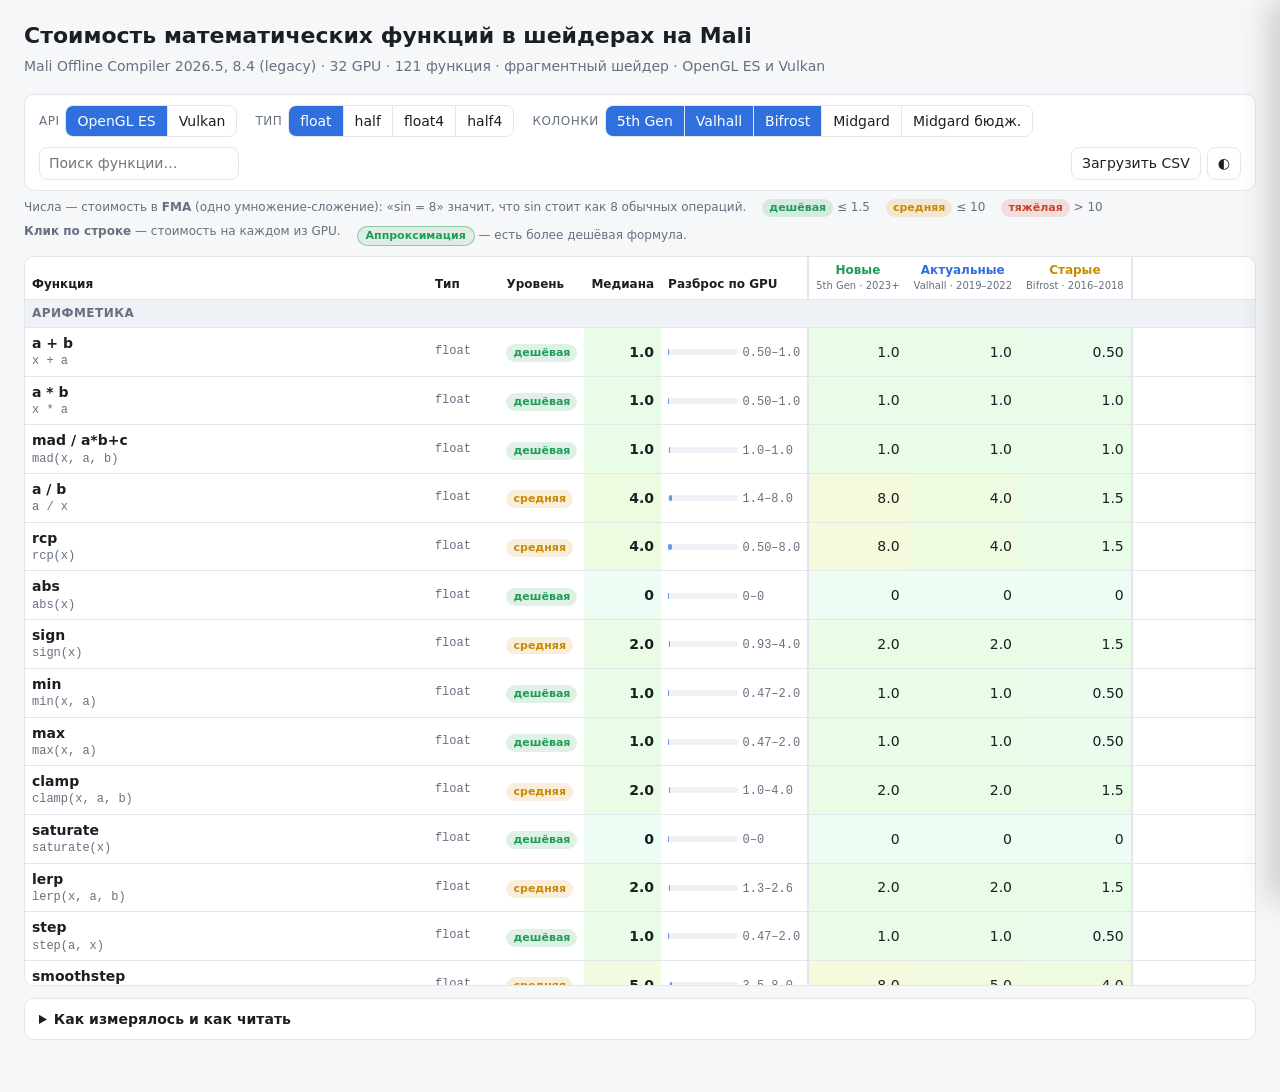
==== docs/index.html @ 88776ff3 "fix: pages" ====
<!doctype html>
<html lang="ru">
<head>
<meta charset="utf-8">
<meta name="viewport" content="width=device-width, initial-scale=1">
<title>Mali Shader Math Cost</title>
<style>
:root {
  --bg: #f6f7f9; --panel: #ffffff; --text: #1b1f24; --muted: #667080; --line: #e3e6ea;
  --accent: #2f6fde; --chip: #eef1f5; --hover: #f0f4fb;
  --cheap: #1f9d55; --medium: #c98a00; --heavy: #d0402b;
  --heat-l: 50%; --heat-a: .22;
}
@media (prefers-color-scheme: dark) {
  :root:not([data-theme="light"]) {
    --bg: #111418; --panel: #191d23; --text: #e6e9ee; --muted: #8b95a5; --line: #2a3039;
    --accent: #6a9cff; --chip: #232932; --hover: #20262f;
    --cheap: #3ccf7f; --medium: #e8b030; --heavy: #ff6b55; --heat-a: .30;
  }
}
:root[data-theme="dark"] {
  --bg: #111418; --panel: #191d23; --text: #e6e9ee; --muted: #8b95a5; --line: #2a3039;
  --accent: #6a9cff; --chip: #232932; --hover: #20262f;
  --cheap: #3ccf7f; --medium: #e8b030; --heavy: #ff6b55; --heat-a: .30;
}
* { box-sizing: border-box; }
body { margin: 0; background: var(--bg); color: var(--text);
  font: 14px/1.45 system-ui, -apple-system, "Segoe UI", Roboto, sans-serif; }
header { padding: 20px 24px 6px; max-width: 1800px; margin: 0 auto; }
h1 { font-size: 22px; margin: 0 0 4px; }
.sub { color: var(--muted); margin: 0; }
main { max-width: 1800px; margin: 0 auto; padding: 0 24px 40px; }
.controls { display: flex; flex-wrap: wrap; gap: 10px 18px; align-items: center;
  background: var(--panel); border: 1px solid var(--line); border-radius: 10px;
  padding: 10px 14px; margin: 12px 0 8px; }
.group { display: flex; align-items: center; gap: 6px; }
.group > label { color: var(--muted); font-size: 12px; text-transform: uppercase; letter-spacing: .04em; }
.seg { display: inline-flex; border: 1px solid var(--line); border-radius: 8px; overflow: hidden; }
.seg button { border: 0; background: transparent; color: var(--text); padding: 5px 11px; cursor: pointer; font: inherit; }
.seg button + button { border-left: 1px solid var(--line); }
.seg button.on { background: var(--accent); color: #fff; }
input[type=search] { background: var(--panel); color: var(--text); border: 1px solid var(--line);
  border-radius: 8px; padding: 5px 9px; font: inherit; width: 200px; }
.btn { border: 1px solid var(--line); background: var(--panel); color: var(--text); border-radius: 8px;
  padding: 5px 10px; cursor: pointer; font: inherit; }
.legend { display: flex; flex-wrap: wrap; gap: 6px 16px; color: var(--muted); font-size: 12px; margin: 4px 0 10px; }
.tier { display: inline-block; font-size: 11px; font-weight: 600; padding: 1px 7px; border-radius: 999px; white-space: nowrap; }
.tier.cheap { color: var(--cheap); background: color-mix(in srgb, var(--cheap) 14%, transparent); }
.tier.medium { color: var(--medium); background: color-mix(in srgb, var(--medium) 14%, transparent); }
.tier.heavy { color: var(--heavy); background: color-mix(in srgb, var(--heavy) 14%, transparent); }
.wrap { overflow: auto; background: var(--panel); border: 1px solid var(--line); border-radius: 10px; max-height: calc(100vh - 170px); }
table { border-collapse: separate; border-spacing: 0; }
th, td { padding: 5px 7px; border-bottom: 1px solid var(--line); text-align: right; white-space: nowrap; }
thead th { position: sticky; background: var(--panel); z-index: 2; font-weight: 600; font-size: 12px; vertical-align: bottom; }
thead tr.n th { top: 0; }
table.main { width: 100%; }
th.grpc { text-align: center; font-size: 12px; min-width: 84px; }
th.grpc small { display: block; font-weight: 400; color: var(--muted); font-size: 10px; }
.catnote { text-transform: none; letter-spacing: 0; font-weight: 400; }
tr.cat td { white-space: normal; }
th.sortable { cursor: pointer; }
th.l, td.l { text-align: left; }
.fn { position: sticky; left: 0; background: var(--panel); z-index: 1; font-weight: 600; min-width: 150px; }
thead .fn { z-index: 3; }
tbody tr { cursor: pointer; }
tbody tr:hover td { background: var(--hover); }
tr.cat td { background: var(--chip) !important; font-weight: 600; text-align: left; cursor: default; color: var(--muted);
  font-size: 12px; text-transform: uppercase; letter-spacing: .04em; }
.code { font-family: ui-monospace, "Cascadia Mono", Consolas, monospace; font-size: 12px; color: var(--muted); }
td.fn .code { font-weight: 400; }
td.note { color: var(--muted); font-size: 12px; white-space: normal; min-width: 220px; text-align: left; }
td.heat { font-variant-numeric: tabular-nums; }
td.big { font-weight: 700; }
th.gpu { font-weight: 600; text-align: center; min-width: 46px; cursor: help; }
th.gpu small { display: block; font-weight: 400; color: var(--muted); font-size: 10px; }
th.grp { text-align: center; font-size: 11px; text-transform: uppercase; letter-spacing: .03em; border-left: 2px solid var(--line); }
th.grp span { display: block; font-weight: 400; text-transform: none; letter-spacing: 0; color: var(--muted); }
.gl { border-left: 2px solid var(--line); }
.g-new { color: var(--cheap); } .g-cur { color: var(--accent); } .g-old { color: var(--medium); } .g-vold { color: var(--muted); }
.range { display: inline-block; width: 70px; height: 6px; background: var(--chip); border-radius: 3px; position: relative; vertical-align: middle; }
.range i { position: absolute; top: 0; bottom: 0; background: var(--accent); border-radius: 3px; opacity: .7; }
details { background: var(--panel); border: 1px solid var(--line); border-radius: 10px; padding: 10px 14px; margin: 12px 0; }
details summary { cursor: pointer; font-weight: 600; }
details p, details li { color: var(--muted); max-width: 1000px; }
.drawer { position: fixed; inset: 0 0 0 auto; width: min(960px, 100vw); background: var(--panel); border-left: 1px solid var(--line);
  box-shadow: -10px 0 30px rgba(0,0,0,.18); transform: translateX(100%); transition: transform .2s; z-index: 20; overflow: auto; padding: 18px 20px; }
.drawer.open { transform: none; }
.drawer h2 { margin: 0 0 4px; font-size: 20px; }
.drawer .x { float: right; }
.drawer table { margin-top: 10px; width: 100%; }
.drawer td, .drawer th { font-size: 12px; position: static; }
.bar { display: inline-block; height: 8px; border-radius: 4px; background: var(--accent); opacity: .7; vertical-align: middle; }
.kpis { display: flex; gap: 8px; flex-wrap: wrap; margin: 12px 0; }
.kpi { background: var(--chip); border-radius: 8px; padding: 8px 12px; min-width: 100px; }
.kpi .v { font-size: 20px; font-weight: 700; }
.kpi .k { font-size: 11px; color: var(--muted); }
.drop { outline: 3px dashed var(--accent); outline-offset: -8px; }
.empty { padding: 40px; text-align: center; color: var(--muted); }
.apx { display: inline-block; margin-top: 3px; border: 1px solid color-mix(in srgb, var(--cheap) 45%, transparent); color: var(--cheap);
  background: color-mix(in srgb, var(--cheap) 10%, transparent); border-radius: 999px; padding: 0 8px; font: 600 11px/18px system-ui, sans-serif; cursor: pointer; }
.apx:hover { background: color-mix(in srgb, var(--cheap) 20%, transparent); }
.card { border: 1px solid var(--line); border-radius: 10px; padding: 12px 14px; margin: 14px 0; }
.card h3 { margin: 0 0 2px; font-size: 16px; }
.badge { display: inline-block; font-size: 11px; font-weight: 600; padding: 1px 8px; border-radius: 999px; margin-left: 6px; vertical-align: 2px; }
.badge.ok { color: var(--cheap); background: color-mix(in srgb, var(--cheap) 14%, transparent); }
.badge.no { color: var(--muted); background: var(--chip); }
.badge.bad { color: var(--heavy); background: color-mix(in srgb, var(--heavy) 14%, transparent); }
pre.hlsl { background: var(--chip); border-radius: 8px; padding: 10px 12px; overflow: auto; font: 12px/1.5 ui-monospace, "Cascadia Mono", Consolas, monospace; margin: 8px 0; position: relative; }
.copy { float: right; font-size: 11px; padding: 1px 8px; }
.facts { display: grid; grid-template-columns: repeat(auto-fit, minmax(190px, 1fr)); gap: 8px; margin: 10px 0; }
.fact { background: var(--chip); border-radius: 8px; padding: 7px 10px; }
.fact .k { font-size: 11px; color: var(--muted); }
.fact .v { font-weight: 600; }
.win { color: var(--cheap); font-weight: 600; } .lose { color: var(--heavy); font-weight: 600; } .tie { color: var(--muted); }
.chart { position: relative; margin: 6px 0 2px; }
.chart svg { display: block; width: 100%; height: auto; overflow: visible; }
.chart .tip { position: absolute; pointer-events: none; background: var(--panel); border: 1px solid var(--line); border-radius: 6px;
  padding: 3px 7px; font-size: 11px; white-space: nowrap; display: none; box-shadow: 0 2px 8px rgba(0,0,0,.12); }
.tscroll { overflow-x: auto; }
.card td.l { white-space: normal; }
.verify { border-left: 3px solid var(--cheap); padding: 4px 10px; margin: 8px 0; }
@media (max-width: 700px) {
  header, main { padding-left: 16px; padding-right: 16px; }
  input[type=search] { width: 100%; }
  .fn { min-width: 110px; }
}
</style>
</head>
<body>
<header>
  <h1>Стоимость математических функций в шейдерах на Mali</h1>
  <p class="sub" id="sub">Mali Offline Compiler · фрагментный шейдер · OpenGL ES и Vulkan</p>
</header>
<main>
  <div class="controls">
    <div class="group"><label>API</label><div class="seg" id="api"></div></div>
    <div class="group"><label>Тип</label><div class="seg" id="variant"></div></div>
    <div class="group"><label>Колонки</label><div class="seg" id="cols"></div></div>
    <div class="group"><input type="search" id="q" placeholder="Поиск функции…"></div>
    <div class="group" style="margin-left:auto">
      <button class="btn" id="load">Загрузить CSV</button>
      <input type="file" id="file" accept=".csv" hidden>
      <button class="btn" id="theme" title="Тема">◐</button>
    </div>
  </div>
  <div class="legend">
    <span>Числа — стоимость в <b>FMA</b> (одно умножение-сложение): «sin = 8» значит, что sin стоит как 8 обычных операций.</span>
    <span><span class="tier cheap">дешёвая</span> ≤ 1.5</span>
    <span><span class="tier medium">средняя</span> ≤ 10</span>
    <span><span class="tier heavy">тяжёлая</span> &gt; 10</span>
    <span><b>Клик по строке</b> — стоимость на каждом из GPU.</span>
    <span><span class="apx" style="cursor:default">Аппроксимация</span> — есть более дешёвая формула.</span>
  </div>
  <div class="wrap" id="wrap"><div class="empty">Загрузка данных…</div></div>

  <details>
    <summary>Как измерялось и как читать</summary>
    <ul>
      <li><b>Единица «FMA»</b> — стоимость одной скалярной highp FMA (<span class="code">a*b+c</span>) на том же GPU. У разных GPU такты в разном масштабе, а в FMA видно, сколько «обычных операций» стоит функция. Сырые такты есть в подробностях (клик по строке).</li>
      <li><b>Почему на новых GPU функции «дорожают».</b> Они не стали медленнее: например, <span class="code">sqrt</span> на ядре G78 занимает 0.25 такта, на G715 — 0.125, на Mali G2 — 0.0625. Но в G715 и 5th Gen блоки FMA удвоили, а блок спецфункций (SFU) — нет, поэтому относительно обычной арифметики <span class="code">sqrt</span>, деление, <span class="code">sin</span>, <span class="code">exp</span> подорожали вдвое. На таких GPU выгоднее экономить именно на этих функциях. На старых Bifrost и Midgard, наоборот, сама FMA медленная, поэтому спецфункции там выглядят дешёвыми.</li>
      <li>Цифры относятся только к Mali (Android на MediaTek, старых Exynos, Kirin, Google Tensor G1–G4). У Adreno (Snapdragon), Apple GPU и Xclipse (Exynos 2022+) они другие.</li>
      <li>Каждая функция компилируется в цепочку из 8 и 24 зависимых вызовов <span class="code">x = f(x, a) + w</span> во фрагментном шейдере (если не хватает регистров — 8 и 16 или 4 и 8). Стоимость — разница тактов на один вызов минус та же цепочка без функции. Операнды берутся из varying, чтобы компилятор не свернул вычисления.</li>
      <li>Стоимость маргинальная, то есть сколько функция добавляет к реальному коду. Поэтому умножение в конце функции сливается со следующим сложением в FMA: <span class="code">pow(x, 2)</span> и <span class="code">radians</span> стоят ≈0, а <span class="code">log10</span> — как <span class="code">log2</span>. Исключение — строки <span class="code">add</span>, <span class="code">mul</span> и <span class="code">mad</span>: это сами базовые операции, они меряются цепочкой без <span class="code">+ w</span> (<span class="code">x = x * a</span>), поэтому <span class="code">mul</span> = 1. <span class="code">abs</span>, <span class="code">saturate</span> и <span class="code">f16tof32</span> часто бесплатны, потому что это модификаторы операндов.</li>
      <li><b>Блок</b> (в подробностях) — где внутри GPU считается функция. На Valhall и 5th Gen их три, и работают они параллельно:
        <b>FMA</b> — умножение и сложение (<span class="code">+ * mad lerp dot</span>), на G615/G715 и 5th Gen также округления и <span class="code">(int)x</span>;
        <b>CVT</b> — сравнения и выбор (<span class="code">min max clamp step sign ?:</span>) и целочисленное сложение, на G57–G710 также округления и <span class="code">(int)x</span>, на G615/G715 и 5th Gen — сдвиги и побитовые операции;
        <b>SFU</b> — специальные функции (<span class="code">rcp sqrt exp2 log2 sin cos</span>), деление и целочисленное умножение, на G57–G710 также сдвиги и побитовые операции.
        Функция в CVT или SFU в шейдере, где в основном умножения и сложения, может оказаться частично бесплатной, а много SFU-функций подряд упрутся в SFU. У Bifrost и Midgard блок один — «ALU». «—» — бесплатно.</li>
      <li>Колонки <b>float/half</b>: векторные функции (dot, length, normalize…) меряются на float3, матрицы — на float3x3. <b>float4/half4</b> — на float4 и float4x4. Хелперы Unity — всегда на своём типе.</li>
      <li><b>half</b> = <span class="code">mediump</span>. Целочисленные операции меряются только в 32 битах, mediump int (min16int) ведёт себя нестабильно.</li>
      <li>Midgard измерен старым malioc 8.4, новый его не поддерживает. В модели malioc 8.4 у бюджетных T720/T820/T830 векторная операция стоит как четыре скалярные, а у T760/T860/T880 — как одна, поэтому это две отдельные колонки. Цифры Midgard наименее надёжны.</li>
      <li>Тест написан на GLSL. Unity (без <span class="code">#pragma use_dxc</span>) переводит HLSL через FXC и HLSLcc, и часть функций там разворачивается иначе: например, <span class="code">atan2</span>, <span class="code">asin</span> и <span class="code">acos</span> FXC раскладывает в полиномы сам, а <span class="code">sign</span> в HLSL возвращает int. Для таких функций цена в Unity может отличаться.</li>
      <li>Это статическая оценка компилятора, а не замер на устройстве: она хороша для сравнения функций между собой.</li>
    </ul>
  </details>
</main>

<aside class="drawer" id="drawer"></aside>

<script src="data.js"></script>
<script src="approx.js"></script>
<script>
"use strict";
const ARCH_ORDER = ["Arm 5th Generation", "Valhall", "Bifrost", "Midgard", "Midgard budget"];
const GROUPS = {
  "Arm 5th Generation": { name: "Новые", years: "5th Gen · 2023+", cls: "g-new" },
  "Valhall":            { name: "Актуальные", years: "Valhall · 2019–2022", cls: "g-cur" },
  "Bifrost":            { name: "Старые", years: "Bifrost · 2016–2018", cls: "g-old" },
  "Midgard":            { name: "Очень старые", years: "Midgard · T760 T860 T880", cls: "g-vold" },
  "Midgard budget":     { name: "Очень старые бюджетные", years: "Midgard · T720 T820 T830", cls: "g-vold" },
};
// malioc 8.4 models budget Midgard very differently: a median of all six falls between the two families
const MIDGARD_BUDGET = new Set(["Mali-T720", "Mali-T820", "Mali-T830"]);
const groupOf = g => g.arch === "Midgard" && MIDGARD_BUDGET.has(g.name) ? "Midgard budget" : g.arch;
// year, segment, example chips (where known)
const GPU_INFO = {
  "Mali G2": [2026, "флагман", ""], "Mali G1": [2025, "флагман", "Dimensity 9500"],
  "Immortalis-G925": [2024, "флагман", "Dimensity 9400"], "Mali-G725": [2024, "верхний средний", ""],
  "Mali-G625": [2024, "средний", ""], "Immortalis-G720": [2023, "флагман", "Dimensity 9300"],
  "Mali-G720": [2023, "верхний средний", "Dimensity 8400"], "Mali-G620": [2023, "средний", ""],
  "Immortalis-G715": [2022, "флагман", "Dimensity 9200"], "Mali-G715": [2022, "флагман", "Tensor G3, G4 (Pixel 8, 9)"],
  "Mali-G615": [2022, "средний", "Dimensity 8300, 7300"], "Mali-G710": [2021, "флагман", "Dimensity 9000, Tensor G2 (Pixel 7)"],
  "Mali-G610": [2021, "средний", "Dimensity 8100, 8200"], "Mali-G510": [2021, "бюджетный", ""],
  "Mali-G310": [2021, "начальный", ""], "Mali-G78AE": [2021, "автомобильный", ""],
  "Mali-G78": [2020, "флагман", "Exynos 2100 (S21), Kirin 9000, Tensor G1 (Pixel 6)"],
  "Mali-G68": [2020, "средний", "Dimensity 900, 1080, Exynos 1280"],
  "Mali-G77": [2019, "флагман", "Exynos 990 (S20), Dimensity 1000, 1200"],
  "Mali-G57": [2019, "бюджетный / средний", "Helio G99, Dimensity 700, 810"],
  "Mali-G76": [2018, "флагман", "Exynos 9820 (S10), Kirin 980, Helio G90T"],
  "Mali-G52": [2018, "бюджетный", "Helio G85, G88, Exynos 850"],
  "Mali-G31": [2018, "начальный", ""], "Mali-G72": [2017, "флагман", "Exynos 9810 (S9), Kirin 970, Helio P60"],
  "Mali-G71": [2016, "флагман", "Exynos 8895 (S8), Kirin 960"], "Mali-G51": [2016, "бюджетный", "Kirin 710"],
  "Mali-T880": [2015, "флагман", "Exynos 8890 (S7), Kirin 950"], "Mali-T860": [2015, "средний", "Helio P10"],
  "Mali-T830": [2015, "бюджетный", "Exynos 7870"], "Mali-T820": [2015, "бюджетный", ""],
  "Mali-T760": [2013, "флагман", "Exynos 7420 (S6)"], "Mali-T720": [2013, "бюджетный", ""],
};
const VARIANTS = ["float", "half", "float4", "half4"];
const COL_SHORT = { "Arm 5th Generation": "5th Gen", "Valhall": "Valhall", "Bifrost": "Bifrost", "Midgard": "Midgard", "Midgard budget": "Midgard бюдж." };
const S = { api: "GLES", variant: "float", q: "", sort: null, cols: ["Arm 5th Generation", "Valhall", "Bifrost"] };
let D = null;

function parseCSV(text) {
  const out = []; let row = [], f = "", q = false;
  for (let i = 0; i < text.length; i++) {
    const c = text[i];
    if (q) {
      if (c === '"') { if (text[i + 1] === '"') { f += '"'; i++; } else q = false; }
      else f += c;
    } else if (c === '"') q = true;
    else if (c === ",") { row.push(f); f = ""; }
    else if (c === "\n" || c === "\r") {
      if (c === "\r" && text[i + 1] === "\n") i++;
      row.push(f); f = ""; if (row.length > 1 || row[0] !== "") out.push(row); row = [];
    } else f += c;
  }
  if (f !== "" || row.length) { row.push(f); out.push(row); }
  const h = out.shift();
  return out.map(r => Object.fromEntries(h.map((k, i) => [k, r[i] ?? ""])));
}

function ingest(text) {
  const rows = parseCSV(text.replace(/^﻿/, ""));
  const num = ["cycles", "rel_fma", "fma", "cvt", "sfu", "fp16_pct", "work_regs_1call", "uniform_regs_1call", "alu_fma", "rel_short", "rel_tex"];
  for (const r of rows) for (const k of num) r[k] = r[k] === "" ? null : +r[k];
  const gpuMap = new Map();
  for (const r of rows) if (!gpuMap.has(r.gpu)) gpuMap.set(r.gpu, { name: r.gpu, arch: r.arch, malioc: r.malioc });
  const year = g => (GPU_INFO[g.name] || [0])[0];
  const gpus = [...gpuMap.values()].sort((a, b) =>
    ARCH_ORDER.indexOf(groupOf(a)) - ARCH_ORDER.indexOf(groupOf(b)) || year(b) - year(a));
  const funcs = [], seen = new Set();
  for (const r of rows) if (!seen.has(r.func)) { seen.add(r.func); funcs.push({ id: r.func, hlsl: r.hlsl, category: r.category, note: r.note, unit: r.unit || "FMA" }); }
  const idx = new Map();
  for (const r of rows) idx.set(`${r.api}|${r.variant}|${r.func}|${r.gpu}`, r);
  D = { rows, gpus, funcs, idx };
  const mv = [...new Set(rows.map(r => r.malioc))].join(", ");
  const n = funcs.length, n10 = n % 10, n100 = n % 100;
  const word = n10 === 1 && n100 !== 11 ? "функция" : n10 >= 2 && n10 <= 4 && (n100 < 12 || n100 > 14) ? "функции" : "функций";
  document.getElementById("sub").textContent =
    `Mali Offline Compiler ${mv} · ${gpus.length} GPU · ${n} ${word} · фрагментный шейдер · OpenGL ES и Vulkan`;
  buildControls(); render();
}

function seg(id, opts, key) {
  const el = document.getElementById(id); el.innerHTML = "";
  for (const [v, label] of opts) {
    const b = document.createElement("button"); b.textContent = label; b.className = S[key] === v ? "on" : "";
    b.onclick = () => { S[key] = v; save(); buildControls(); render(); };
    el.appendChild(b);
  }
}
function buildControls() {
  seg("api", [["GLES", "OpenGL ES"], ["Vulkan", "Vulkan"]], "api");
  seg("variant", VARIANTS.map(v => [v, v]), "variant");
  const el = document.getElementById("cols"); el.innerHTML = "";
  for (const a of ARCH_ORDER.filter(a => D.gpus.some(g => groupOf(g) === a))) {
    const b = document.createElement("button"); b.textContent = COL_SHORT[a]; b.className = S.cols.includes(a) ? "on" : "";
    b.title = `${GROUPS[a].name} · ${GROUPS[a].years}`;
    b.onclick = () => { S.cols = S.cols.includes(a) ? S.cols.filter(x => x !== a) : [...S.cols, a]; save(); buildControls(); render(); };
    el.appendChild(b);
  }
}

const median = a => { if (!a.length) return null; const s = [...a].sort((x, y) => x - y), m = s.length >> 1; return s.length % 2 ? s[m] : (s[m - 1] + s[m]) / 2; };
const fmt = v => v == null ? "–" : v >= 10 ? v.toFixed(0) : v >= 1 ? v.toFixed(1) : v === 0 ? "0" : v.toFixed(2);
const tier = v => v == null ? "" : v <= 1.5 ? "cheap" : v <= 10 ? "medium" : "heavy";
const TIER_RU = { cheap: "дешёвая", medium: "средняя", heavy: "тяжёлая" };
function heat(v) {
  if (v == null) return "";
  const t = Math.min(1, Math.log2(1 + v) / Math.log2(1 + 64));
  return `background: hsla(${(145 - 145 * t).toFixed(0)}, 75%, var(--heat-l), calc(var(--heat-a) * ${(0.35 + 0.65 * t).toFixed(2)}))`;
}
const esc = s => String(s ?? "").replace(/[&<>"]/g, c => ({ "&": "&amp;", "<": "&lt;", ">": "&gt;", '"': "&quot;" })[c]);
const short = n => n.replace("Mali-", "").replace("Mali ", "").replace("Immortalis-", "Imm-");
function gpuTitle(g) {
  const [y, segm, ex] = GPU_INFO[g.name] || ["?", "", ""];
  return `${g.name} · ${g.arch === "Arm 5th Generation" ? "5th Gen" : g.arch} · ${y}` + (segm ? ` · ${segm}` : "") + (ex ? `\nНапример: ${ex}` : "");
}
const get = (fid, g, v = S.variant, api = S.api) => D.idx.get(`${api}|${v}|${fid}|${g}`);

function stats(fid) {
  const vals = [], alus = [], texs = [], shorts = [], bounds = {}; let r0 = null, anyShort = false;
  for (const g of D.gpus) {
    const r = get(fid, g.name); if (!r || r.rel_fma == null) continue;
    r0 = r0 || r; vals.push(r.rel_fma); bounds[r.bound] = (bounds[r.bound] || 0) + 1;
    if (r.alu_fma != null) alus.push(r.alu_fma);
    if (r.rel_tex != null) texs.push(r.rel_tex);
    // empty rel_short = the shortest path costs the same, so the median covers the same GPUs as med
    shorts.push(r.rel_short ?? r.rel_fma); anyShort = anyShort || r.rel_short != null;
  }
  const bound = Object.entries(bounds).filter(e => e[0] !== "-").sort((a, b) => b[1] - a[1]).map(e => e[0])[0] || "–";
  const med = median(vals), sh = anyShort ? median(shorts) : null;
  return { med, min: vals.length ? Math.min(...vals) : null, max: vals.length ? Math.max(...vals) : null,
           alu: median(alus), tex: median(texs), anyShort, short: sh != null && med - sh > Math.max(0.05, 0.02 * med) ? sh : null,
           typ: r0 ? r0.type : "", hexpr: r0 ? (r0.hlsl_expr || r0.glsl) : "", glsl: r0 ? r0.glsl : "", bound };
}
// malioc's shortest path: a skipped user branch, or a fast path inside the compiled code (integer division)
const isBranch = f => f.category === "Ветвления";
const isTex = f => f.category === "Текстуры";
const BOUND_RU = { FMA: "FMA", CVT: "CVT", SFU: "SFU", A: "ALU", TEX: "TEX" };
const BOUND_HELP = {
  FMA: "FMA — блок умножения и сложения (+, *, mad, lerp, dot), на G615/G715 и 5th Gen также округления и (int)x",
  CVT: "CVT — блок сравнений и выбора (min/max, clamp, step, ?:) и целочисленного сложения, на G57–G710 также округления, на G615/G715 и 5th Gen — сдвиги",
  SFU: "SFU — блок специальных функций (rcp, sqrt, exp2, log2, sin/cos), деления и целочисленного умножения, на G57–G710 также сдвиги",
  A: "ALU — у Bifrost/Midgard malioc не разделяет блоки",
  TEX: "TEX — текстурный блок",
  "—": "Бесплатно: компилятор встраивает операцию в соседнюю инструкцию",
};

function render() {
  const wrap = document.getElementById("wrap");
  const q = S.q.trim().toLowerCase();
  const funcs = D.funcs.filter(f => !q || [f.id, f.hlsl, f.category].some(s => s.toLowerCase().includes(q)));
  if (!funcs.length) { wrap.innerHTML = `<div class="empty">Ничего не найдено</div>`; return; }
  const allArchs = ARCH_ORDER.filter(a => D.gpus.some(g => groupOf(g) === a));
  const archs = allArchs.filter(a => S.cols.includes(a));
  const st = new Map(funcs.map(f => {
    const s = stats(f.id);
    s.grp = {};
    for (const a of allArchs) s.grp[a] = median(D.gpus.filter(g => groupOf(g) === a).map(g => get(f.id, g.name)?.rel_fma).filter(v => v != null));
    return [f.id, s];
  }));
  const gmax = Math.max(...[...st.values()].map(s => s.max ?? 0), 1e-9);

  let order = funcs;
  if (S.sort) {
    const { key, dir } = S.sort;
    const val = f => key === "med" ? st.get(f.id).med : key === "fn" ? f.hlsl.toLowerCase() : st.get(f.id).grp[key];
    order = [...funcs].sort((a, b) => {
      const va = val(a), vb = val(b);
      if (va == null) return 1; if (vb == null) return -1;
      return (va > vb ? 1 : va < vb ? -1 : 0) * dir;
    });
  }
  const arrow = k => S.sort && S.sort.key === k ? (S.sort.dir > 0 ? " ▲" : " ▼") : "";
  const ncol = 7 + archs.length;
  let h = `<table class="main"><thead><tr class="n">` +
    `<th class="l fn sortable" data-k="fn">Функция${arrow("fn")}</th><th class="l">Тип</th><th class="l">Уровень</th>` +
    `<th class="sortable" data-k="med" title="Медиана по всем GPU">Медиана${arrow("med")}</th><th class="l">Разброс по GPU</th>`;
  archs.forEach((a, i) => {
    const G = GROUPS[a];
    h += `<th class="grpc sortable ${G.cls} ${i === 0 ? "gl" : ""}" data-k="${a}" title="Медиана по GPU группы: ${G.years}">${G.name}${arrow(a)}<small>${G.years}</small></th>`;
  });
  h += `<th class="l gl"></th><th class="l">Заметка</th></tr></thead><tbody>`;

  let lastCat = null;
  for (const f of order) {
    const s = st.get(f.id);
    if (!S.sort && f.category !== lastCat) {
      const un = isTex(f) ? `<span class="catnote"> — тоже в FMA. Текстурный блок работает параллельно с математикой. «× tex2D» — во сколько раз дольше обычной выборки. Замер — билинейная 32-битная текстура, трилинейная и анизотропная дороже.</span>` : "";
      h += `<tr class="cat"><td colspan="${ncol}">${esc(f.category)}${un}</td></tr>`;
      lastCat = f.category;
    }
    const t = tier(s.med, f.unit);
    const lo = s.min != null ? s.min / gmax * 100 : 0, hi = s.max != null ? s.max / gmax * 100 : 0;
    const ax = apxFor(f.id);
    const axBtn = ax.length ? `<button class="apx" data-apx="${f.id}" title="${ax.length} вар.: ${esc(ax.map(a => a.name).join(", "))}">Аппроксимация</button>` : "";
    h += `<tr data-f="${f.id}"><td class="l fn">${esc(f.hlsl)}<div class="code">${esc(s.hexpr)}</div></td>` +
      `<td class="l code">${esc(s.typ)}</td><td class="l">${t ? `<span class="tier ${t}">${TIER_RU[t]}</span>` : ""}</td>` +
      `<td class="heat big" style="${heat(s.med)}">${fmt(s.med)}</td>` +
      `<td class="l"><span class="range"><i style="left:${lo}%;width:${Math.max(1, hi - lo)}%"></i></span> <span class="code">${fmt(s.min)}–${fmt(s.max)}</span></td>`;
    archs.forEach((a, i) => { const v = s.grp[a]; h += `<td class="heat ${i === 0 ? "gl" : ""}" style="${heat(v)}">${fmt(v)}</td>`; });
    const notes = [];
    if (isTex(f)) notes.push(`${fmt(s.tex)} × tex2D` + (s.alu ? `, +${fmt(s.alu)} FMA на uv` : ""));
    else if (s.short != null) notes.push(`${isBranch(f) ? "Ветка пропущена" : "Короткий путь"}: ${fmt(s.short)}`);
    if (f.note) notes.push(f.note);
    h += `<td class="l gl">${axBtn}</td><td class="note">${esc(notes.join(". "))}</td></tr>`;
  }
  wrap.innerHTML = h + `</tbody></table>`;
  wrap.querySelectorAll("th.sortable").forEach(th => th.onclick = () => {
    const k = th.dataset.k;
    S.sort = S.sort && S.sort.key === k ? (S.sort.dir === 1 ? { key: k, dir: -1 } : null) : { key: k, dir: 1 };
    render();
  });
  wrap.querySelectorAll("tbody tr[data-f]").forEach(tr => tr.onclick = () => openDrawer(tr.dataset.f));
  wrap.querySelectorAll("button.apx").forEach(b => b.onclick = e => { e.stopPropagation(); openApprox(b.dataset.apx); });
}

// --- approximations (docs/approx.js, built by bench/approx/build_approx.py; malioc Vulkan only)
const APX = window.MALI_APPROX || [];
const apxFor = fid => APX.filter(a => a.func === fid);
const fmtE = e => e >= 0.01 ? e.toFixed(3) : e.toExponential(1).replace("e-", "·10⁻").replace(/⁻(\d+)/, (m, d) => "⁻" + [...d].map(c => "⁰¹²³⁴⁵⁶⁷⁸⁹"[c]).join(""));
// speedup = builtin / approximation cost; per architecture group and over all GPUs
function apxSpeed(a, v = S.variant) {
  const by = {}, all = [];
  for (const [g, c] of Object.entries(a.cost)) {
    const [b, x] = c[v] || []; if (b == null || x == null || x <= 0) continue;
    const grp = groupOf({ name: g, arch: c.arch });
    (by[grp] = by[grp] || { b: [], x: [], k: [] });
    by[grp].b.push(b); by[grp].x.push(x); by[grp].k.push(b / x); all.push(b / x);
  }
  return { by, all: median(all) };
}

// values: reference sin vs approximation on a range wider than the valid one
function valChart(a) {
  const W = 640, H = 220, L = 34, R = 10, T = 10, B = 26, YM = 1.5;
  const pts = a.plot, [x0, x1] = a.plot_domain;
  const sx = x => L + (x - x0) / (x1 - x0) * (W - L - R), sy = y => T + (YM - y) / (2 * YM) * (H - T - B);
  const step = Math.PI * (x1 - x0 > 20 ? 2 : 1), ticksX = [];
  for (let t = Math.ceil(x0 / step - 1e-9) * step; t <= x1 + 1e-9; t += step) ticksX.push(t);
  const piLabel = t => { const k = Math.round(t / Math.PI); return k === 0 ? "0" : (k < 0 ? "−" : "") + (Math.abs(k) === 1 ? "" : Math.abs(k)) + "π"; };
  const line = (i, color, dash) => `<polyline fill="none" stroke="${color}" stroke-width="2" stroke-linejoin="round"${dash ? ` stroke-dasharray="${dash}"` : ""} clip-path="url(#clip-${a.id})" points="${pts.map(p => `${sx(p[0]).toFixed(1)},${sy(Math.max(-9, Math.min(9, p[i]))).toFixed(1)}`).join(" ")}"/>`;
  let s = `<svg viewBox="0 0 ${W} ${H}" role="img" aria-label="sin и ${esc(a.name)}"><defs><clipPath id="clip-${a.id}"><rect x="${L}" y="${T}" width="${W - L - R}" height="${H - T - B}"/></clipPath></defs>`;
  if (a.valid) s += `<rect x="${sx(a.valid[0])}" y="${T}" width="${sx(a.valid[1]) - sx(a.valid[0])}" height="${H - T - B}" fill="color-mix(in srgb, var(--cheap) 10%, transparent)"/>` +
    `<text x="${(sx(a.valid[0]) + sx(a.valid[1])) / 2}" y="${T + 12}" text-anchor="middle" font-size="10" fill="var(--cheap)">допустимый диапазон</text>`;
  for (const y of [-1, 0, 1]) s += `<line x1="${L}" x2="${W - R}" y1="${sy(y)}" y2="${sy(y)}" stroke="var(--line)"/><text x="${L - 6}" y="${sy(y) + 4}" text-anchor="end" font-size="10" fill="var(--muted)">${y < 0 ? "−1" : y}</text>`;
  for (const t of ticksX) s += `<text x="${sx(t)}" y="${H - 8}" text-anchor="middle" font-size="10" fill="var(--muted)">${piLabel(t)}</text>`;
  s += line(1, "var(--muted)") + line(2, "var(--accent)", "6 4");
  s += `<line class="cx" y1="${T}" y2="${H - B}" stroke="var(--muted)" stroke-dasharray="3 3" visibility="hidden"/>`;
  s += `<rect class="hit" x="${L}" y="${T}" width="${W - L - R}" height="${H - T - B}" fill="transparent"/></svg>`;
  const legend = `<div class="legend" style="margin:8px 0 0"><span><svg width="22" height="8"><line x1="0" x2="22" y1="4" y2="4" stroke="var(--muted)" stroke-width="2"/></svg> sin</span><span><svg width="22" height="8"><line x1="0" x2="22" y1="4" y2="4" stroke="var(--accent)" stroke-width="2" stroke-dasharray="6 4"/></svg> ${esc(a.name)}</span></div>`;
  return { html: `${legend}<div class="chart" data-apx-chart="${a.id}">${s}<div class="tip"></div></div>`, sx, sy, W, H, L, R, x0, x1 };
}
function bindChart(el, a, c) {
  const svg = el.querySelector("svg"), tip = el.querySelector(".tip"), cx = el.querySelector(".cx"), hit = el.querySelector(".hit");
  hit.addEventListener("mousemove", e => {
    const r = svg.getBoundingClientRect(), xv = c.x0 + ((e.clientX - r.left) / r.width * c.W - c.L) / (c.W - c.L - c.R) * (c.x1 - c.x0);
    let p = a.plot[0]; for (const q of a.plot) if (Math.abs(q[0] - xv) < Math.abs(p[0] - xv)) p = q;
    const px = c.sx(p[0]); cx.setAttribute("x1", px); cx.setAttribute("x2", px); cx.setAttribute("visibility", "visible");
    const d = p[2] - p[1];
    tip.innerHTML = `x = ${p[0].toFixed(2)}<br>sin ${p[1].toFixed(4)}<br>${esc(a.name)} ${Math.abs(p[2]) < 1e4 ? p[2].toFixed(4) : p[2].toExponential(1)}<br>разница ${Math.abs(d) < 1e-3 ? fmtE(Math.abs(d)) : d.toFixed(3)}`;
    tip.style.display = "block"; tip.style.left = Math.min(r.width - 130, px / c.W * r.width + 10) + "px"; tip.style.top = "8px";
  });
  hit.addEventListener("mouseleave", () => { tip.style.display = "none"; cx.setAttribute("visibility", "hidden"); });
}

function openApprox(fid) {
  const f = D.funcs.find(x => x.id === fid), list = apxFor(fid), v = S.variant;
  const yes = ok => ok ? `<span class="win">✓</span>` : `<span class="lose">✗</span>`;
  let h = `<button class="btn x" onclick="closeDrawer()">✕</button>
    <h2>${esc(f.hlsl)} — аппроксимации</h2>
    <p class="sub">malioc, Vulkan, ${esc(v)}. Цифры в FMA.</p>`;
  const charts = [];
  for (const a of list) {
    const sp = apxSpeed(a, v);
    h += `<div class="card"><h3>${esc(a.name)}${a.verified.length ? `<span class="badge ok">✓ проверено на устройстве</span>` : `<span class="badge no">не проверено на устройстве</span>`}</h3>
      <div class="sub">${esc(a.summary)}</div>
      <pre class="hlsl"><button class="btn copy" data-copy="${a.id}">копировать</button>${esc(a.hlsl)}</pre>
      <div class="facts">
        <div class="fact"><div class="k">Где работает</div><div class="v">${esc(a.domain_text)}</div></div>
        <div class="fact"><div class="k">Быстрее (медиана)</div><div class="v">×${fmt(sp.all)}</div></div>
        <div class="fact"><div class="k">Ошибка float / half</div><div class="v">${fmtE(a.err.float)} / ${fmtE(a.err.half)}</div></div>
        <div class="fact" title="${esc(a.spec_text)}"><div class="k">Точность как у ${esc(f.hlsl)}</div><div class="v">float ${yes(a.err.float <= a.spec.float)} · half ${yes(a.err.half <= a.spec.half)}</div></div>
      </div>`;
    for (const r of a.verified)
      h += `<div class="verify">✓ ${esc(r.device)} (${esc(r.gpu)}): ${r.calls} вызовов ${esc(f.hlsl)} на пиксель, ${esc(r.res)} — ${r.builtin_ms.toFixed(1)} → ${r.approx_ms.toFixed(1)} мс, <span class="win">×${(r.builtin_ms / r.approx_ms).toFixed(1)}</span></div>`;
    h += `<div class="tscroll"><table><thead><tr><th class="l">Архитектура</th><th>${esc(f.hlsl)}</th><th>${esc(a.name)}</th><th>выигрыш</th></tr></thead><tbody>`;
    for (const ar of ARCH_ORDER) {
      const d = sp.by[ar]; if (!d) continue;
      const k = median(d.k), G = GROUPS[ar], cls = k >= 1.15 ? "win" : k <= 0.87 ? "lose" : "tie";
      h += `<tr><td class="l"><span class="${G.cls}">${G.name}</span> <span class="code">${G.years}</span></td><td>${fmt(median(d.b))}</td><td>${fmt(median(d.x))}</td><td class="${cls}">${k >= 1.15 ? "✓" : k <= 0.87 ? "✗" : "≈"} ×${fmt(k)}</td></tr>`;
    }
    h += `</tbody></table></div>`;
    const c = valChart(a); charts.push([a, c]); h += c.html;
    h += `<details><summary>По каждому GPU</summary><div class="tscroll"><table><thead><tr><th class="l">GPU</th><th>${esc(f.hlsl)}</th><th>${esc(a.name)}</th><th>выигрыш</th></tr></thead><tbody>` +
      D.gpus.filter(g => a.cost[g.name]?.[v]).map(g => { const [b, x] = a.cost[g.name][v], k = b / x;
        return `<tr title="${esc(gpuTitle(g))}"><td class="l">${g.name}</td><td>${fmt(b)}</td><td>${fmt(x)}</td><td class="${k >= 1.15 ? "win" : k <= 0.87 ? "lose" : "tie"}">×${fmt(k)}</td></tr>`; }).join("") +
      `</tbody></table></div></details></div>`;
  }
  h += `<p class="sub">Цифры — для функции отдельно. Если шейдер и так упирается в FMA, выигрыш меньше.</p>`;
  const dr = document.getElementById("drawer"); dr.innerHTML = h; dr.classList.add("open"); dr.scrollTop = 0;
  for (const [a, c] of charts) bindChart(dr.querySelector(`[data-apx-chart="${a.id}"]`), a, c);
  dr.querySelectorAll("[data-copy]").forEach(b => b.onclick = () => {
    const a = list.find(x => x.id === b.dataset.copy);
    navigator.clipboard?.writeText(a.hlsl).then(() => { b.textContent = "скопировано"; setTimeout(() => b.textContent = "копировать", 1200); });
  });
}

function openDrawer(fid) {
  const f = D.funcs.find(x => x.id === fid), s = stats(fid);
  const byVar = VARIANTS.map(v => {
    const a = D.gpus.map(g => get(fid, g.name, v)).filter(r => r && r.rel_fma != null);
    return [v, median(a.map(r => r.rel_fma)), a[0]?.type];
  });
  let diff = 0, tot = 0;
  for (const g of D.gpus) for (const v of VARIANTS) {
    const a = get(fid, g.name, v, "GLES"), b = get(fid, g.name, v, "Vulkan");
    if (a && b) { tot++; if (Math.abs(a.cycles - b.cycles) > 1e-4) diff++; }
  }
  const n = x => x == null ? "–" : String(+(+x).toFixed(4));
  let h = `<button class="btn x" onclick="closeDrawer()">✕</button>
    <h2>${esc(f.hlsl)} <span class="code">${esc(s.typ)}</span></h2>
    <div class="code">HLSL: ${esc(s.hexpr)} &nbsp;·&nbsp; GLSL: ${esc(s.glsl)}</div>
    <p class="sub">${esc(f.category)}${f.note ? " · " + esc(f.note) : ""}</p>
    ${apxFor(fid).length ? `<p><button class="apx" onclick="openApprox('${fid}')">Аппроксимация</button></p>` : ""}
    <div class="kpis">${byVar.map(([v, m, t]) => `<div class="kpi" style="${heat(m)}"><div class="k">${v}${t && t !== v ? ` (${t})` : ""}</div><div class="v">${fmt(m)}</div><div class="k">медиана, FMA</div></div>`).join("")}</div>
    <p class="sub">Блок, где считается функция: <b>${esc(s.med === 0 ? "—" : (BOUND_RU[s.bound] || s.bound))}</b> — ${esc(BOUND_HELP[s.med === 0 ? "—" : s.bound] || "")}. Блоки FMA, CVT и SFU работают параллельно: если шейдер в основном умножает и складывает, функция в CVT/SFU частично «прячется» за ними.</p>
    <p class="sub">OpenGL ES и Vulkan: ${diff ? `отличаются в ${diff} из ${tot} случаев (колонка «Разница»)` : "одинаково на всех GPU"}.</p>
    <table><thead><tr><th class="l">GPU</th><th class="l">Год</th><th class="l">Класс</th><th>FMA</th><th></th>${isTex(f) ? "<th>× tex2D</th><th>коорд., FMA</th>" : ""}${s.anyShort ? `<th>${isBranch(f) ? "ветка пропущена" : "короткий путь"}</th>` : ""}<th>такты</th><th>FMA-блок</th><th>CVT</th><th>SFU</th><th class="l">Блок</th><th>Рег.</th><th class="l">Цепочка</th><th title="Насколько функция дороже (+) или дешевле (−) в другом API на этом GPU, в FMA">Разница с ${S.api === "GLES" ? "Vulkan" : "OpenGL ES"}</th></tr></thead><tbody>`;
  let prev = null;
  const vmax = Math.max(0, ...D.gpus.map(g => get(fid, g.name)?.rel_fma || 0));
  for (const g of D.gpus) {
    const r = get(fid, g.name); if (!r) continue;
    if (groupOf(g) !== prev) { prev = groupOf(g); const G = GROUPS[prev]; h += `<tr class="cat"><td colspan="15">${G.name} · ${G.years}</td></tr>`; }
    const o = get(fid, g.name, S.variant, S.api === "GLES" ? "Vulkan" : "GLES");
    const d = o && o.rel_fma != null && r.rel_fma != null ? o.rel_fma - r.rel_fma : null;
    const [y, segm] = GPU_INFO[g.name] || ["?", ""];
    h += `<tr title="${esc(gpuTitle(g))}"><td class="l">${g.name}</td><td class="l">${y}</td><td class="l code">${segm}</td>
      <td class="heat big" style="${heat(r.rel_fma)}">${fmt(r.rel_fma)}</td><td class="l"><span class="bar" style="width:${vmax ? Math.max(1, (r.rel_fma || 0) / vmax * 120) : 0}px"></span></td>${isTex(f) ? `<td>${fmt(r.rel_tex)}</td><td>${fmt(r.alu_fma)}</td>` : ""}${s.anyShort ? `<td>${fmt(r.rel_short ?? r.rel_fma)}</td>` : ""}<td>${n(r.cycles)}</td><td>${n(r.fma)}</td><td>${n(r.cvt)}</td><td>${n(r.sfu)}</td>
      <td class="l code">${BOUND_RU[r.bound] || r.bound}</td><td>${r.work_regs_1call ?? "–"}</td>
      <td class="l code">${r.chain || "–"}${r.spill === "True" ? " ⚠" : ""}</td>
      <td class="code">${d == null ? "–" : Math.abs(d) < 1e-3 ? "так же" : (d > 0 ? "+" : "") + d.toFixed(2)}</td></tr>`;
  }
  h += `</tbody></table><p class="sub">Тип ${S.variant}, ${S.api === "GLES" ? "OpenGL ES" : "Vulkan"}. «FMA» — стоимость в FMA; «такты», «FMA-блок», «CVT», «SFU» — сырые такты malioc на один вызов (у Bifrost/Midgard один общий ALU). «Рег.» — регистры шейдера с одним вызовом. «Цепочка» — длины цепочек, между которыми снят замер (⚠ — регистры вытесняются в память).</p>`;
  const dr = document.getElementById("drawer"); dr.innerHTML = h; dr.classList.add("open");
}
function closeDrawer() { document.getElementById("drawer").classList.remove("open"); }
document.addEventListener("keydown", e => { if (e.key === "Escape") closeDrawer(); });

function save() { try { localStorage.setItem("maliCost2", JSON.stringify({ api: S.api, variant: S.variant, cols: S.cols })); } catch (e) {} }
function restore() {
  try { const o = JSON.parse(localStorage.getItem("maliCost2") || "null"); if (o) Object.assign(S, o); } catch (e) {}
  if (!VARIANTS.includes(S.variant)) S.variant = "float";
  if (!Array.isArray(S.cols)) S.cols = ["Arm 5th Generation", "Valhall", "Bifrost"];
  try { const t = localStorage.getItem("maliTheme"); if (t) document.documentElement.dataset.theme = t; } catch (e) {}
}
document.getElementById("theme").onclick = () => {
  const cur = document.documentElement.dataset.theme || (matchMedia("(prefers-color-scheme: dark)").matches ? "dark" : "light");
  const nx = cur === "dark" ? "light" : "dark";
  document.documentElement.dataset.theme = nx; try { localStorage.setItem("maliTheme", nx); } catch (e) {}
};
document.getElementById("q").oninput = e => { S.q = e.target.value; render(); };
document.getElementById("load").onclick = () => document.getElementById("file").click();
document.getElementById("file").onchange = e => { const f = e.target.files[0]; if (f) f.text().then(ingest); };
document.addEventListener("dragover", e => { e.preventDefault(); document.body.classList.add("drop"); });
document.addEventListener("dragleave", () => document.body.classList.remove("drop"));
document.addEventListener("drop", e => { e.preventDefault(); document.body.classList.remove("drop"); const f = e.dataTransfer.files[0]; if (f) f.text().then(ingest); });

restore();
(async () => {
  if (window.MALI_CSV) return ingest(window.MALI_CSV);
  try { const r = await fetch("mali_math_cost.csv", { cache: "no-store" }); if (r.ok) return ingest(await r.text()); } catch (e) {}
  document.getElementById("wrap").innerHTML = `<div class="empty">Нет data.js рядом со страницей — перетащите сюда mali_math_cost.csv или нажмите «Загрузить CSV».</div>`;
})();
</script>
</body>
</html>
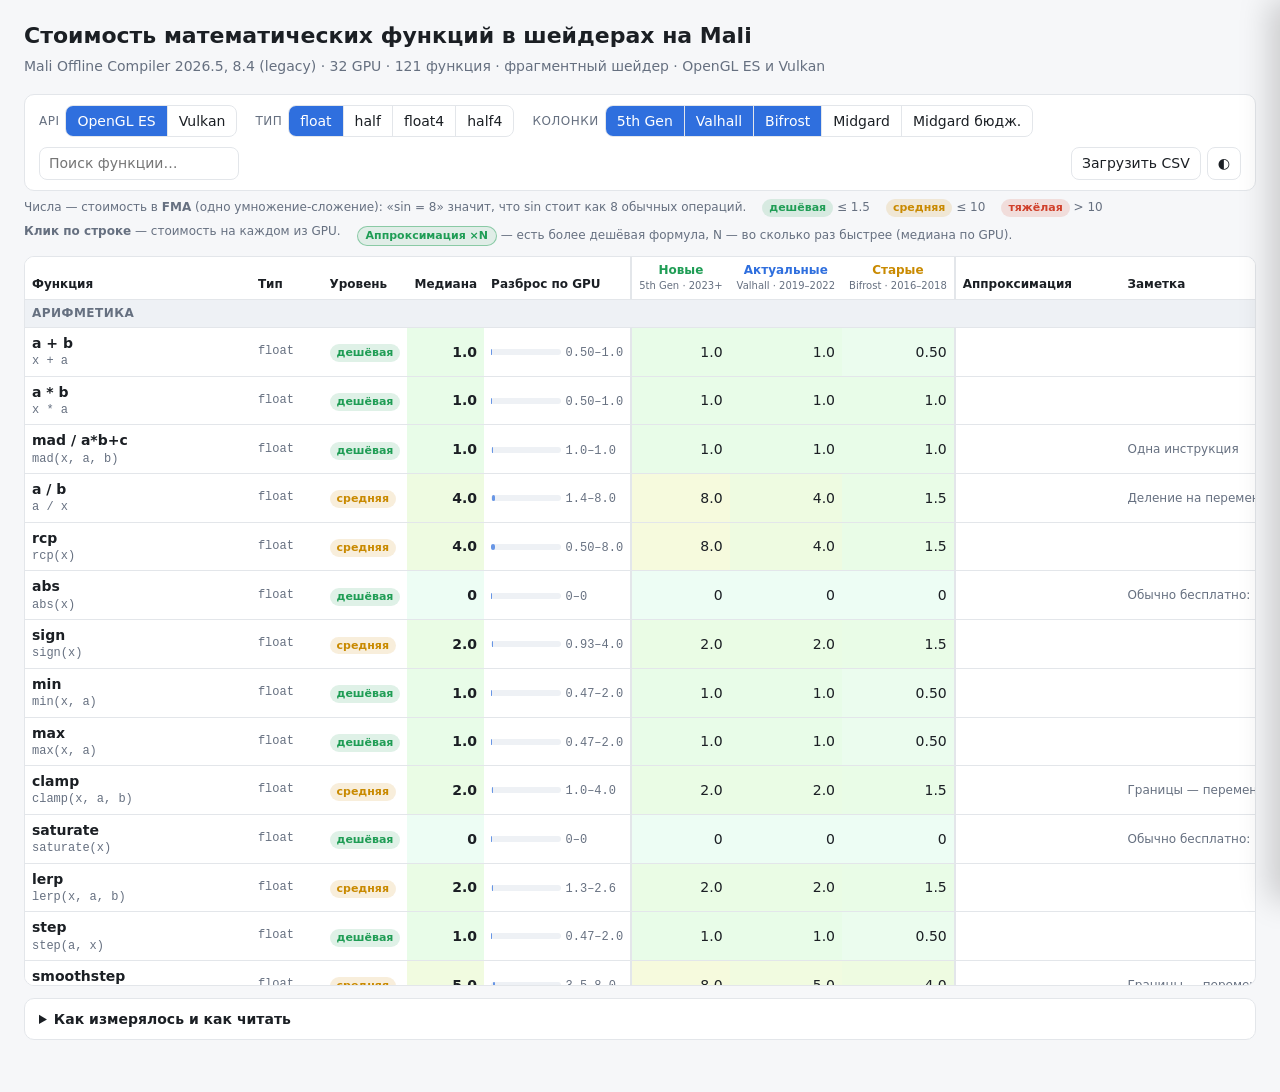
==== commit db182020: "fix: pages" ====
--- a/docs/index.html
+++ b/docs/index.html
@@ -53,7 +53,8 @@
 th, td { padding: 5px 7px; border-bottom: 1px solid var(--line); text-align: right; white-space: nowrap; }
 thead th { position: sticky; background: var(--panel); z-index: 2; font-weight: 600; font-size: 12px; vertical-align: bottom; }
 thead tr.n th { top: 0; }
-table.main { width: 100%; }
+table.main { width: max-content; min-width: 100%; }
+table.main td:last-child, table.main th:last-child { width: 100%; }
 th.grpc { text-align: center; font-size: 12px; min-width: 84px; }
 th.grpc small { display: block; font-weight: 400; color: var(--muted); font-size: 10px; }
 .catnote { text-transform: none; letter-spacing: 0; font-weight: 400; }
@@ -67,8 +68,10 @@
 tr.cat td { background: var(--chip) !important; font-weight: 600; text-align: left; cursor: default; color: var(--muted);
   font-size: 12px; text-transform: uppercase; letter-spacing: .04em; }
 .code { font-family: ui-monospace, "Cascadia Mono", Consolas, monospace; font-size: 12px; color: var(--muted); }
-td.fn .code { font-weight: 400; }
-td.note { color: var(--muted); font-size: 12px; white-space: normal; min-width: 220px; text-align: left; }
+td.fn .code { font-weight: 400; white-space: normal; max-width: 260px; }
+td.note { color: var(--muted); font-size: 12px; white-space: normal; text-align: left; }
+td.note div { min-width: 200px; max-width: 420px; line-height: 1.35; }
+td.apxc .apx { margin-top: 0; white-space: nowrap; }
 td.heat { font-variant-numeric: tabular-nums; }
 td.big { font-weight: 700; }
 th.gpu { font-weight: 600; text-align: center; min-width: 46px; cursor: help; }
@@ -149,7 +152,7 @@
     <span><span class="tier medium">средняя</span> ≤ 10</span>
     <span><span class="tier heavy">тяжёлая</span> &gt; 10</span>
     <span><b>Клик по строке</b> — стоимость на каждом из GPU.</span>
-    <span><span class="apx" style="cursor:default">Аппроксимация</span> — есть более дешёвая формула.</span>
+    <span><span class="apx" style="cursor:default">Аппроксимация ×N</span> — есть более дешёвая формула, N — во сколько раз быстрее (медиана по GPU).</span>
   </div>
   <div class="wrap" id="wrap"><div class="empty">Загрузка данных…</div></div>
 
@@ -360,7 +363,7 @@
     const G = GROUPS[a];
     h += `<th class="grpc sortable ${G.cls} ${i === 0 ? "gl" : ""}" data-k="${a}" title="Медиана по GPU группы: ${G.years}">${G.name}${arrow(a)}<small>${G.years}</small></th>`;
   });
-  h += `<th class="l gl"></th><th class="l">Заметка</th></tr></thead><tbody>`;
+  h += `<th class="l gl">Аппроксимация</th><th class="l">Заметка</th></tr></thead><tbody>`;
 
   let lastCat = null;
   for (const f of order) {
@@ -373,7 +376,8 @@
     const t = tier(s.med, f.unit);
     const lo = s.min != null ? s.min / gmax * 100 : 0, hi = s.max != null ? s.max / gmax * 100 : 0;
     const ax = apxFor(f.id);
-    const axBtn = ax.length ? `<button class="apx" data-apx="${f.id}" title="${ax.length} вар.: ${esc(ax.map(a => a.name).join(", "))}">Аппроксимация</button>` : "";
+    const axBest = ax.map(a => ({ a, k: apxSpeed(a).all || 0 })).sort((p, q) => q.k - p.k)[0];
+    const axBtn = axBest ? `<button class="apx" data-apx="${f.id}" title="${ax.length} вар.: ${esc(ax.map(a => a.name).join(", "))}. Лучший — ${esc(axBest.a.name)}">Аппроксимация${axBest.k ? ` ×${fmt(axBest.k)}` : ""}</button>` : "";
     h += `<tr data-f="${f.id}"><td class="l fn">${esc(f.hlsl)}<div class="code">${esc(s.hexpr)}</div></td>` +
       `<td class="l code">${esc(s.typ)}</td><td class="l">${t ? `<span class="tier ${t}">${TIER_RU[t]}</span>` : ""}</td>` +
       `<td class="heat big" style="${heat(s.med)}">${fmt(s.med)}</td>` +
@@ -383,7 +387,7 @@
     if (isTex(f)) notes.push(`${fmt(s.tex)} × tex2D` + (s.alu ? `, +${fmt(s.alu)} FMA на uv` : ""));
     else if (s.short != null) notes.push(`${isBranch(f) ? "Ветка пропущена" : "Короткий путь"}: ${fmt(s.short)}`);
     if (f.note) notes.push(f.note);
-    h += `<td class="l gl">${axBtn}</td><td class="note">${esc(notes.join(". "))}</td></tr>`;
+    h += `<td class="l gl apxc">${axBtn}</td><td class="note">${notes.length ? `<div>${esc(notes.join(". "))}</div>` : ""}</td></tr>`;
   }
   wrap.innerHTML = h + `</tbody></table>`;
   wrap.querySelectorAll("th.sortable").forEach(th => th.onclick = () => {
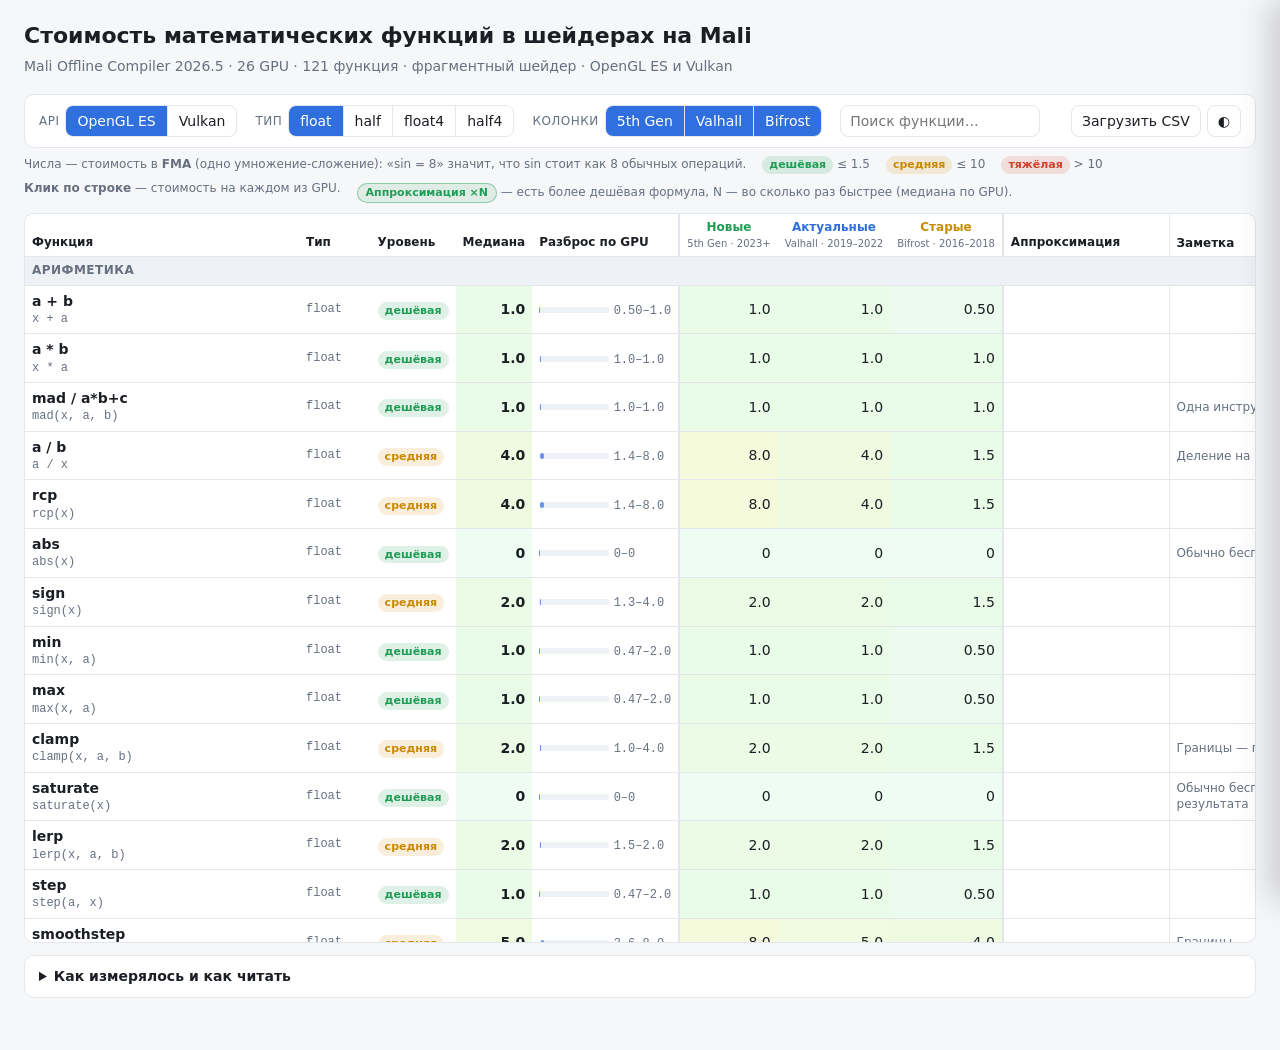
==== commit ecc1bbbb: "fix: rem malioc 8.4 (legacy) support" ====
--- a/docs/index.html
+++ b/docs/index.html
@@ -48,13 +48,12 @@
 .tier.cheap { color: var(--cheap); background: color-mix(in srgb, var(--cheap) 14%, transparent); }
 .tier.medium { color: var(--medium); background: color-mix(in srgb, var(--medium) 14%, transparent); }
 .tier.heavy { color: var(--heavy); background: color-mix(in srgb, var(--heavy) 14%, transparent); }
-.wrap { overflow: auto; background: var(--panel); border: 1px solid var(--line); border-radius: 10px; max-height: calc(100vh - 170px); }
+.wrap { width: fit-content; max-width: 100%; margin: 0 auto; overflow: auto; background: var(--panel); border: 1px solid var(--line); border-radius: 10px; max-height: calc(100vh - 170px); }
 table { border-collapse: separate; border-spacing: 0; }
 th, td { padding: 5px 7px; border-bottom: 1px solid var(--line); text-align: right; white-space: nowrap; }
 thead th { position: sticky; background: var(--panel); z-index: 2; font-weight: 600; font-size: 12px; vertical-align: bottom; }
 thead tr.n th { top: 0; }
-table.main { width: max-content; min-width: 100%; }
-table.main td:last-child, table.main th:last-child { width: 100%; }
+table.main { width: max-content; }
 th.grpc { text-align: center; font-size: 12px; min-width: 84px; }
 th.grpc small { display: block; font-weight: 400; color: var(--muted); font-size: 10px; }
 .catnote { text-transform: none; letter-spacing: 0; font-weight: 400; }
@@ -70,7 +69,7 @@
 .code { font-family: ui-monospace, "Cascadia Mono", Consolas, monospace; font-size: 12px; color: var(--muted); }
 td.fn .code { font-weight: 400; white-space: normal; max-width: 260px; }
 td.note { color: var(--muted); font-size: 12px; white-space: normal; text-align: left; }
-td.note div { min-width: 200px; max-width: 420px; line-height: 1.35; }
+td.note, th.note { width: 300px; min-width: 300px; max-width: 300px; border-left: 1px solid var(--line); line-height: 1.35; white-space: normal; }
 td.apxc .apx { margin-top: 0; white-space: nowrap; }
 td.heat { font-variant-numeric: tabular-nums; }
 td.big { font-weight: 700; }
@@ -79,7 +78,7 @@
 th.grp { text-align: center; font-size: 11px; text-transform: uppercase; letter-spacing: .03em; border-left: 2px solid var(--line); }
 th.grp span { display: block; font-weight: 400; text-transform: none; letter-spacing: 0; color: var(--muted); }
 .gl { border-left: 2px solid var(--line); }
-.g-new { color: var(--cheap); } .g-cur { color: var(--accent); } .g-old { color: var(--medium); } .g-vold { color: var(--muted); }
+.g-new { color: var(--cheap); } .g-cur { color: var(--accent); } .g-old { color: var(--medium); }
 .range { display: inline-block; width: 70px; height: 6px; background: var(--chip); border-radius: 3px; position: relative; vertical-align: middle; }
 .range i { position: absolute; top: 0; bottom: 0; background: var(--accent); border-radius: 3px; opacity: .7; }
 details { background: var(--panel); border: 1px solid var(--line); border-radius: 10px; padding: 10px 14px; margin: 12px 0; }
@@ -160,7 +159,7 @@
     <summary>Как измерялось и как читать</summary>
     <ul>
       <li><b>Единица «FMA»</b> — стоимость одной скалярной highp FMA (<span class="code">a*b+c</span>) на том же GPU. У разных GPU такты в разном масштабе, а в FMA видно, сколько «обычных операций» стоит функция. Сырые такты есть в подробностях (клик по строке).</li>
-      <li><b>Почему на новых GPU функции «дорожают».</b> Они не стали медленнее: например, <span class="code">sqrt</span> на ядре G78 занимает 0.25 такта, на G715 — 0.125, на Mali G2 — 0.0625. Но в G715 и 5th Gen блоки FMA удвоили, а блок спецфункций (SFU) — нет, поэтому относительно обычной арифметики <span class="code">sqrt</span>, деление, <span class="code">sin</span>, <span class="code">exp</span> подорожали вдвое. На таких GPU выгоднее экономить именно на этих функциях. На старых Bifrost и Midgard, наоборот, сама FMA медленная, поэтому спецфункции там выглядят дешёвыми.</li>
+      <li><b>Почему на новых GPU функции «дорожают».</b> Они не стали медленнее: например, <span class="code">sqrt</span> на ядре G78 занимает 0.25 такта, на G715 — 0.125, на Mali G2 — 0.0625. Но в G715 и 5th Gen блоки FMA удвоили, а блок спецфункций (SFU) — нет, поэтому относительно обычной арифметики <span class="code">sqrt</span>, деление, <span class="code">sin</span>, <span class="code">exp</span> подорожали вдвое. На таких GPU выгоднее экономить именно на этих функциях. На старых Bifrost, наоборот, сама FMA медленная, поэтому спецфункции там выглядят дешёвыми.</li>
       <li>Цифры относятся только к Mali (Android на MediaTek, старых Exynos, Kirin, Google Tensor G1–G4). У Adreno (Snapdragon), Apple GPU и Xclipse (Exynos 2022+) они другие.</li>
       <li>Каждая функция компилируется в цепочку из 8 и 24 зависимых вызовов <span class="code">x = f(x, a) + w</span> во фрагментном шейдере (если не хватает регистров — 8 и 16 или 4 и 8). Стоимость — разница тактов на один вызов минус та же цепочка без функции. Операнды берутся из varying, чтобы компилятор не свернул вычисления.</li>
       <li>Стоимость маргинальная, то есть сколько функция добавляет к реальному коду. Поэтому умножение в конце функции сливается со следующим сложением в FMA: <span class="code">pow(x, 2)</span> и <span class="code">radians</span> стоят ≈0, а <span class="code">log10</span> — как <span class="code">log2</span>. Исключение — строки <span class="code">add</span>, <span class="code">mul</span> и <span class="code">mad</span>: это сами базовые операции, они меряются цепочкой без <span class="code">+ w</span> (<span class="code">x = x * a</span>), поэтому <span class="code">mul</span> = 1. <span class="code">abs</span>, <span class="code">saturate</span> и <span class="code">f16tof32</span> часто бесплатны, потому что это модификаторы операндов.</li>
@@ -168,10 +167,9 @@
         <b>FMA</b> — умножение и сложение (<span class="code">+ * mad lerp dot</span>), на G615/G715 и 5th Gen также округления и <span class="code">(int)x</span>;
         <b>CVT</b> — сравнения и выбор (<span class="code">min max clamp step sign ?:</span>) и целочисленное сложение, на G57–G710 также округления и <span class="code">(int)x</span>, на G615/G715 и 5th Gen — сдвиги и побитовые операции;
         <b>SFU</b> — специальные функции (<span class="code">rcp sqrt exp2 log2 sin cos</span>), деление и целочисленное умножение, на G57–G710 также сдвиги и побитовые операции.
-        Функция в CVT или SFU в шейдере, где в основном умножения и сложения, может оказаться частично бесплатной, а много SFU-функций подряд упрутся в SFU. У Bifrost и Midgard блок один — «ALU». «—» — бесплатно.</li>
+        Функция в CVT или SFU в шейдере, где в основном умножения и сложения, может оказаться частично бесплатной, а много SFU-функций подряд упрутся в SFU. У Bifrost блок один — «ALU». «—» — бесплатно.</li>
       <li>Колонки <b>float/half</b>: векторные функции (dot, length, normalize…) меряются на float3, матрицы — на float3x3. <b>float4/half4</b> — на float4 и float4x4. Хелперы Unity — всегда на своём типе.</li>
       <li><b>half</b> = <span class="code">mediump</span>. Целочисленные операции меряются только в 32 битах, mediump int (min16int) ведёт себя нестабильно.</li>
-      <li>Midgard измерен старым malioc 8.4, новый его не поддерживает. В модели malioc 8.4 у бюджетных T720/T820/T830 векторная операция стоит как четыре скалярные, а у T760/T860/T880 — как одна, поэтому это две отдельные колонки. Цифры Midgard наименее надёжны.</li>
       <li>Тест написан на GLSL. Unity (без <span class="code">#pragma use_dxc</span>) переводит HLSL через FXC и HLSLcc, и часть функций там разворачивается иначе: например, <span class="code">atan2</span>, <span class="code">asin</span> и <span class="code">acos</span> FXC раскладывает в полиномы сам, а <span class="code">sign</span> в HLSL возвращает int. Для таких функций цена в Unity может отличаться.</li>
       <li>Это статическая оценка компилятора, а не замер на устройстве: она хороша для сравнения функций между собой.</li>
     </ul>
@@ -184,17 +182,12 @@
 <script src="approx.js"></script>
 <script>
 "use strict";
-const ARCH_ORDER = ["Arm 5th Generation", "Valhall", "Bifrost", "Midgard", "Midgard budget"];
+const ARCH_ORDER = ["Arm 5th Generation", "Valhall", "Bifrost"];
 const GROUPS = {
   "Arm 5th Generation": { name: "Новые", years: "5th Gen · 2023+", cls: "g-new" },
   "Valhall":            { name: "Актуальные", years: "Valhall · 2019–2022", cls: "g-cur" },
   "Bifrost":            { name: "Старые", years: "Bifrost · 2016–2018", cls: "g-old" },
-  "Midgard":            { name: "Очень старые", years: "Midgard · T760 T860 T880", cls: "g-vold" },
-  "Midgard budget":     { name: "Очень старые бюджетные", years: "Midgard · T720 T820 T830", cls: "g-vold" },
 };
-// malioc 8.4 models budget Midgard very differently: a median of all six falls between the two families
-const MIDGARD_BUDGET = new Set(["Mali-T720", "Mali-T820", "Mali-T830"]);
-const groupOf = g => g.arch === "Midgard" && MIDGARD_BUDGET.has(g.name) ? "Midgard budget" : g.arch;
 // year, segment, example chips (where known)
 const GPU_INFO = {
   "Mali G2": [2026, "флагман", ""], "Mali G1": [2025, "флагман", "Dimensity 9500"],
@@ -213,12 +206,9 @@
   "Mali-G52": [2018, "бюджетный", "Helio G85, G88, Exynos 850"],
   "Mali-G31": [2018, "начальный", ""], "Mali-G72": [2017, "флагман", "Exynos 9810 (S9), Kirin 970, Helio P60"],
   "Mali-G71": [2016, "флагман", "Exynos 8895 (S8), Kirin 960"], "Mali-G51": [2016, "бюджетный", "Kirin 710"],
-  "Mali-T880": [2015, "флагман", "Exynos 8890 (S7), Kirin 950"], "Mali-T860": [2015, "средний", "Helio P10"],
-  "Mali-T830": [2015, "бюджетный", "Exynos 7870"], "Mali-T820": [2015, "бюджетный", ""],
-  "Mali-T760": [2013, "флагман", "Exynos 7420 (S6)"], "Mali-T720": [2013, "бюджетный", ""],
 };
 const VARIANTS = ["float", "half", "float4", "half4"];
-const COL_SHORT = { "Arm 5th Generation": "5th Gen", "Valhall": "Valhall", "Bifrost": "Bifrost", "Midgard": "Midgard", "Midgard budget": "Midgard бюдж." };
+const COL_SHORT = { "Arm 5th Generation": "5th Gen", "Valhall": "Valhall", "Bifrost": "Bifrost" };
 const S = { api: "GLES", variant: "float", q: "", sort: null, cols: ["Arm 5th Generation", "Valhall", "Bifrost"] };
 let D = null;
 
@@ -242,14 +232,14 @@
 }
 
 function ingest(text) {
-  const rows = parseCSV(text.replace(/^﻿/, ""));
+  const rows = parseCSV(text.replace(/^﻿/, "")).filter(r => ARCH_ORDER.includes(r.arch));
   const num = ["cycles", "rel_fma", "fma", "cvt", "sfu", "fp16_pct", "work_regs_1call", "uniform_regs_1call", "alu_fma", "rel_short", "rel_tex"];
   for (const r of rows) for (const k of num) r[k] = r[k] === "" ? null : +r[k];
   const gpuMap = new Map();
   for (const r of rows) if (!gpuMap.has(r.gpu)) gpuMap.set(r.gpu, { name: r.gpu, arch: r.arch, malioc: r.malioc });
   const year = g => (GPU_INFO[g.name] || [0])[0];
   const gpus = [...gpuMap.values()].sort((a, b) =>
-    ARCH_ORDER.indexOf(groupOf(a)) - ARCH_ORDER.indexOf(groupOf(b)) || year(b) - year(a));
+    ARCH_ORDER.indexOf(a.arch) - ARCH_ORDER.indexOf(b.arch) || year(b) - year(a));
   const funcs = [], seen = new Set();
   for (const r of rows) if (!seen.has(r.func)) { seen.add(r.func); funcs.push({ id: r.func, hlsl: r.hlsl, category: r.category, note: r.note, unit: r.unit || "FMA" }); }
   const idx = new Map();
@@ -275,7 +265,7 @@
   seg("api", [["GLES", "OpenGL ES"], ["Vulkan", "Vulkan"]], "api");
   seg("variant", VARIANTS.map(v => [v, v]), "variant");
   const el = document.getElementById("cols"); el.innerHTML = "";
-  for (const a of ARCH_ORDER.filter(a => D.gpus.some(g => groupOf(g) === a))) {
+  for (const a of ARCH_ORDER.filter(a => D.gpus.some(g => g.arch === a))) {
     const b = document.createElement("button"); b.textContent = COL_SHORT[a]; b.className = S.cols.includes(a) ? "on" : "";
     b.title = `${GROUPS[a].name} · ${GROUPS[a].years}`;
     b.onclick = () => { S.cols = S.cols.includes(a) ? S.cols.filter(x => x !== a) : [...S.cols, a]; save(); buildControls(); render(); };
@@ -324,7 +314,7 @@
   FMA: "FMA — блок умножения и сложения (+, *, mad, lerp, dot), на G615/G715 и 5th Gen также округления и (int)x",
   CVT: "CVT — блок сравнений и выбора (min/max, clamp, step, ?:) и целочисленного сложения, на G57–G710 также округления, на G615/G715 и 5th Gen — сдвиги",
   SFU: "SFU — блок специальных функций (rcp, sqrt, exp2, log2, sin/cos), деления и целочисленного умножения, на G57–G710 также сдвиги",
-  A: "ALU — у Bifrost/Midgard malioc не разделяет блоки",
+  A: "ALU — у Bifrost malioc не разделяет блоки",
   TEX: "TEX — текстурный блок",
   "—": "Бесплатно: компилятор встраивает операцию в соседнюю инструкцию",
 };
@@ -334,12 +324,12 @@
   const q = S.q.trim().toLowerCase();
   const funcs = D.funcs.filter(f => !q || [f.id, f.hlsl, f.category].some(s => s.toLowerCase().includes(q)));
   if (!funcs.length) { wrap.innerHTML = `<div class="empty">Ничего не найдено</div>`; return; }
-  const allArchs = ARCH_ORDER.filter(a => D.gpus.some(g => groupOf(g) === a));
+  const allArchs = ARCH_ORDER.filter(a => D.gpus.some(g => g.arch === a));
   const archs = allArchs.filter(a => S.cols.includes(a));
   const st = new Map(funcs.map(f => {
     const s = stats(f.id);
     s.grp = {};
-    for (const a of allArchs) s.grp[a] = median(D.gpus.filter(g => groupOf(g) === a).map(g => get(f.id, g.name)?.rel_fma).filter(v => v != null));
+    for (const a of allArchs) s.grp[a] = median(D.gpus.filter(g => g.arch === a).map(g => get(f.id, g.name)?.rel_fma).filter(v => v != null));
     return [f.id, s];
   }));
   const gmax = Math.max(...[...st.values()].map(s => s.max ?? 0), 1e-9);
@@ -363,7 +353,7 @@
     const G = GROUPS[a];
     h += `<th class="grpc sortable ${G.cls} ${i === 0 ? "gl" : ""}" data-k="${a}" title="Медиана по GPU группы: ${G.years}">${G.name}${arrow(a)}<small>${G.years}</small></th>`;
   });
-  h += `<th class="l gl">Аппроксимация</th><th class="l">Заметка</th></tr></thead><tbody>`;
+  h += `<th class="l gl">Аппроксимация</th><th class="l note">Заметка</th></tr></thead><tbody>`;
 
   let lastCat = null;
   for (const f of order) {
@@ -387,7 +377,7 @@
     if (isTex(f)) notes.push(`${fmt(s.tex)} × tex2D` + (s.alu ? `, +${fmt(s.alu)} FMA на uv` : ""));
     else if (s.short != null) notes.push(`${isBranch(f) ? "Ветка пропущена" : "Короткий путь"}: ${fmt(s.short)}`);
     if (f.note) notes.push(f.note);
-    h += `<td class="l gl apxc">${axBtn}</td><td class="note">${notes.length ? `<div>${esc(notes.join(". "))}</div>` : ""}</td></tr>`;
+    h += `<td class="l gl apxc">${axBtn}</td><td class="note">${esc(notes.join(". "))}</td></tr>`;
   }
   wrap.innerHTML = h + `</tbody></table>`;
   wrap.querySelectorAll("th.sortable").forEach(th => th.onclick = () => {
@@ -408,7 +398,7 @@
   const by = {}, all = [];
   for (const [g, c] of Object.entries(a.cost)) {
     const [b, x] = c[v] || []; if (b == null || x == null || x <= 0) continue;
-    const grp = groupOf({ name: g, arch: c.arch });
+    const grp = c.arch;
     (by[grp] = by[grp] || { b: [], x: [], k: [] });
     by[grp].b.push(b); by[grp].x.push(x); by[grp].k.push(b / x); all.push(b / x);
   }
@@ -515,7 +505,7 @@
   const vmax = Math.max(0, ...D.gpus.map(g => get(fid, g.name)?.rel_fma || 0));
   for (const g of D.gpus) {
     const r = get(fid, g.name); if (!r) continue;
-    if (groupOf(g) !== prev) { prev = groupOf(g); const G = GROUPS[prev]; h += `<tr class="cat"><td colspan="15">${G.name} · ${G.years}</td></tr>`; }
+    if (g.arch !== prev) { prev = g.arch; const G = GROUPS[prev]; h += `<tr class="cat"><td colspan="15">${G.name} · ${G.years}</td></tr>`; }
     const o = get(fid, g.name, S.variant, S.api === "GLES" ? "Vulkan" : "GLES");
     const d = o && o.rel_fma != null && r.rel_fma != null ? o.rel_fma - r.rel_fma : null;
     const [y, segm] = GPU_INFO[g.name] || ["?", ""];
@@ -525,7 +515,7 @@
       <td class="l code">${r.chain || "–"}${r.spill === "True" ? " ⚠" : ""}</td>
       <td class="code">${d == null ? "–" : Math.abs(d) < 1e-3 ? "так же" : (d > 0 ? "+" : "") + d.toFixed(2)}</td></tr>`;
   }
-  h += `</tbody></table><p class="sub">Тип ${S.variant}, ${S.api === "GLES" ? "OpenGL ES" : "Vulkan"}. «FMA» — стоимость в FMA; «такты», «FMA-блок», «CVT», «SFU» — сырые такты malioc на один вызов (у Bifrost/Midgard один общий ALU). «Рег.» — регистры шейдера с одним вызовом. «Цепочка» — длины цепочек, между которыми снят замер (⚠ — регистры вытесняются в память).</p>`;
+  h += `</tbody></table><p class="sub">Тип ${S.variant}, ${S.api === "GLES" ? "OpenGL ES" : "Vulkan"}. «FMA» — стоимость в FMA; «такты», «FMA-блок», «CVT», «SFU» — сырые такты malioc на один вызов (у Bifrost один общий ALU). «Рег.» — регистры шейдера с одним вызовом. «Цепочка» — длины цепочек, между которыми снят замер (⚠ — регистры вытесняются в память).</p>`;
   const dr = document.getElementById("drawer"); dr.innerHTML = h; dr.classList.add("open");
 }
 function closeDrawer() { document.getElementById("drawer").classList.remove("open"); }
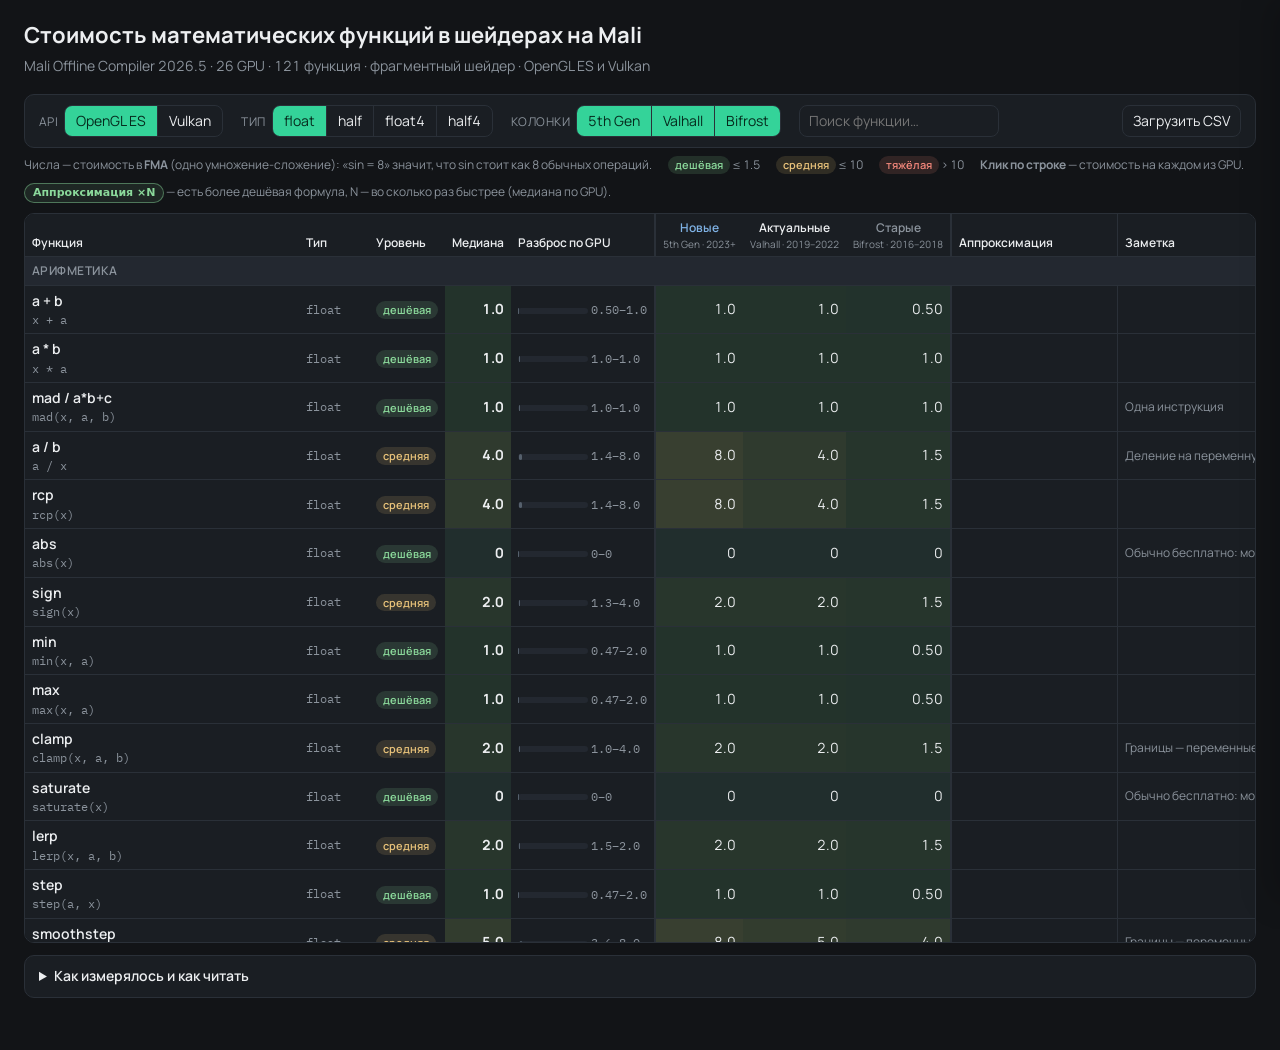
==== commit 23fee267: "fix: view and add compare mat" ====
--- a/docs/index.html
+++ b/docs/index.html
@@ -4,28 +4,22 @@
 <meta charset="utf-8">
 <meta name="viewport" content="width=device-width, initial-scale=1">
 <title>Mali Shader Math Cost</title>
+<link rel="preconnect" href="https://fonts.googleapis.com">
+<link rel="preconnect" href="https://fonts.gstatic.com" crossorigin>
+<link href="https://fonts.googleapis.com/css2?family=Manrope:wght@400;500;600;700;800&family=IBM+Plex+Mono:wght@400;500;600&display=swap" rel="stylesheet">
 <style>
 :root {
-  --bg: #f6f7f9; --panel: #ffffff; --text: #1b1f24; --muted: #667080; --line: #e3e6ea;
-  --accent: #2f6fde; --chip: #eef1f5; --hover: #f0f4fb;
-  --cheap: #1f9d55; --medium: #c98a00; --heavy: #d0402b;
-  --heat-l: 50%; --heat-a: .22;
-}
-@media (prefers-color-scheme: dark) {
-  :root:not([data-theme="light"]) {
-    --bg: #111418; --panel: #191d23; --text: #e6e9ee; --muted: #8b95a5; --line: #2a3039;
-    --accent: #6a9cff; --chip: #232932; --hover: #20262f;
-    --cheap: #3ccf7f; --medium: #e8b030; --heavy: #ff6b55; --heat-a: .30;
-  }
-}
-:root[data-theme="dark"] {
-  --bg: #111418; --panel: #191d23; --text: #e6e9ee; --muted: #8b95a5; --line: #2a3039;
-  --accent: #6a9cff; --chip: #232932; --hover: #20262f;
-  --cheap: #3ccf7f; --medium: #e8b030; --heavy: #ff6b55; --heat-a: .30;
+  color-scheme: dark;
+  --bg: #121417; --panel: #1a1e23; --text: #eceef0; --muted: #8b939c; --line: #2a3038;
+  --accent: #34d399; --on-accent: #062a1d; --chip: #232830; --hover: #20252b;
+  --cheap: #8bd99b; --medium: #e8c27a; --heavy: #f2877b; --info: #7fb2e5; --bar: #55606c;
+  --heat-l: 62%; --heat-a: .26;
+  --sans: Manrope, system-ui, "Segoe UI", sans-serif;
+  --mono: "IBM Plex Mono", ui-monospace, "Cascadia Mono", Consolas, monospace;
 }
 * { box-sizing: border-box; }
 body { margin: 0; background: var(--bg); color: var(--text);
-  font: 14px/1.45 system-ui, -apple-system, "Segoe UI", Roboto, sans-serif; }
+  font: 14px/1.45 var(--sans); font-variant-numeric: tabular-nums; }
 header { padding: 20px 24px 6px; max-width: 1800px; margin: 0 auto; }
 h1 { font-size: 22px; margin: 0 0 4px; }
 .sub { color: var(--muted); margin: 0; }
@@ -38,7 +32,7 @@
 .seg { display: inline-flex; border: 1px solid var(--line); border-radius: 8px; overflow: hidden; }
 .seg button { border: 0; background: transparent; color: var(--text); padding: 5px 11px; cursor: pointer; font: inherit; }
 .seg button + button { border-left: 1px solid var(--line); }
-.seg button.on { background: var(--accent); color: #fff; }
+.seg button.on { background: var(--accent); color: var(--on-accent); }
 input[type=search] { background: var(--panel); color: var(--text); border: 1px solid var(--line);
   border-radius: 8px; padding: 5px 9px; font: inherit; width: 200px; }
 .btn { border: 1px solid var(--line); background: var(--panel); color: var(--text); border-radius: 8px;
@@ -66,7 +60,7 @@
 tbody tr:hover td { background: var(--hover); }
 tr.cat td { background: var(--chip) !important; font-weight: 600; text-align: left; cursor: default; color: var(--muted);
   font-size: 12px; text-transform: uppercase; letter-spacing: .04em; }
-.code { font-family: ui-monospace, "Cascadia Mono", Consolas, monospace; font-size: 12px; color: var(--muted); }
+.code { font-family: var(--mono); font-size: 12px; color: var(--muted); }
 td.fn .code { font-weight: 400; white-space: normal; max-width: 260px; }
 td.note { color: var(--muted); font-size: 12px; white-space: normal; text-align: left; }
 td.note, th.note { width: 300px; min-width: 300px; max-width: 300px; border-left: 1px solid var(--line); line-height: 1.35; white-space: normal; }
@@ -78,9 +72,9 @@
 th.grp { text-align: center; font-size: 11px; text-transform: uppercase; letter-spacing: .03em; border-left: 2px solid var(--line); }
 th.grp span { display: block; font-weight: 400; text-transform: none; letter-spacing: 0; color: var(--muted); }
 .gl { border-left: 2px solid var(--line); }
-.g-new { color: var(--cheap); } .g-cur { color: var(--accent); } .g-old { color: var(--medium); }
+.g-new { color: var(--info); } .g-cur { color: var(--text); } .g-old { color: var(--muted); }
 .range { display: inline-block; width: 70px; height: 6px; background: var(--chip); border-radius: 3px; position: relative; vertical-align: middle; }
-.range i { position: absolute; top: 0; bottom: 0; background: var(--accent); border-radius: 3px; opacity: .7; }
+.range i { position: absolute; top: 0; bottom: 0; background: var(--bar); border-radius: 3px; }
 details { background: var(--panel); border: 1px solid var(--line); border-radius: 10px; padding: 10px 14px; margin: 12px 0; }
 details summary { cursor: pointer; font-weight: 600; }
 details p, details li { color: var(--muted); max-width: 1000px; }
@@ -91,7 +85,7 @@
 .drawer .x { float: right; }
 .drawer table { margin-top: 10px; width: 100%; }
 .drawer td, .drawer th { font-size: 12px; position: static; }
-.bar { display: inline-block; height: 8px; border-radius: 4px; background: var(--accent); opacity: .7; vertical-align: middle; }
+.bar { display: inline-block; height: 8px; border-radius: 4px; background: var(--bar); vertical-align: middle; }
 .kpis { display: flex; gap: 8px; flex-wrap: wrap; margin: 12px 0; }
 .kpi { background: var(--chip); border-radius: 8px; padding: 8px 12px; min-width: 100px; }
 .kpi .v { font-size: 20px; font-weight: 700; }
@@ -107,7 +101,7 @@
 .badge.ok { color: var(--cheap); background: color-mix(in srgb, var(--cheap) 14%, transparent); }
 .badge.no { color: var(--muted); background: var(--chip); }
 .badge.bad { color: var(--heavy); background: color-mix(in srgb, var(--heavy) 14%, transparent); }
-pre.hlsl { background: var(--chip); border-radius: 8px; padding: 10px 12px; overflow: auto; font: 12px/1.5 ui-monospace, "Cascadia Mono", Consolas, monospace; margin: 8px 0; position: relative; }
+pre.hlsl { background: var(--chip); border-radius: 8px; padding: 10px 12px; overflow: auto; font: 12px/1.5 var(--mono); margin: 8px 0; position: relative; }
 .copy { float: right; font-size: 11px; padding: 1px 8px; }
 .facts { display: grid; grid-template-columns: repeat(auto-fit, minmax(190px, 1fr)); gap: 8px; margin: 10px 0; }
 .fact { background: var(--chip); border-radius: 8px; padding: 7px 10px; }
@@ -142,7 +136,6 @@
     <div class="group" style="margin-left:auto">
       <button class="btn" id="load">Загрузить CSV</button>
       <input type="file" id="file" accept=".csv" hidden>
-      <button class="btn" id="theme" title="Тема">◐</button>
     </div>
   </div>
   <div class="legend">
@@ -280,7 +273,7 @@
 function heat(v) {
   if (v == null) return "";
   const t = Math.min(1, Math.log2(1 + v) / Math.log2(1 + 64));
-  return `background: hsla(${(145 - 145 * t).toFixed(0)}, 75%, var(--heat-l), calc(var(--heat-a) * ${(0.35 + 0.65 * t).toFixed(2)}))`;
+  return `background: hsla(${(145 - 145 * t).toFixed(0)}, 55%, var(--heat-l), calc(var(--heat-a) * ${(0.35 + 0.65 * t).toFixed(2)}))`;
 }
 const esc = s => String(s ?? "").replace(/[&<>"]/g, c => ({ "&": "&amp;", "<": "&lt;", ">": "&gt;", '"': "&quot;" })[c]);
 const short = n => n.replace("Mali-", "").replace("Mali ", "").replace("Immortalis-", "Imm-");
@@ -526,13 +519,7 @@
   try { const o = JSON.parse(localStorage.getItem("maliCost2") || "null"); if (o) Object.assign(S, o); } catch (e) {}
   if (!VARIANTS.includes(S.variant)) S.variant = "float";
   if (!Array.isArray(S.cols)) S.cols = ["Arm 5th Generation", "Valhall", "Bifrost"];
-  try { const t = localStorage.getItem("maliTheme"); if (t) document.documentElement.dataset.theme = t; } catch (e) {}
-}
-document.getElementById("theme").onclick = () => {
-  const cur = document.documentElement.dataset.theme || (matchMedia("(prefers-color-scheme: dark)").matches ? "dark" : "light");
-  const nx = cur === "dark" ? "light" : "dark";
-  document.documentElement.dataset.theme = nx; try { localStorage.setItem("maliTheme", nx); } catch (e) {}
-};
+}
 document.getElementById("q").oninput = e => { S.q = e.target.value; render(); };
 document.getElementById("load").onclick = () => document.getElementById("file").click();
 document.getElementById("file").onchange = e => { const f = e.target.files[0]; if (f) f.text().then(ingest); };
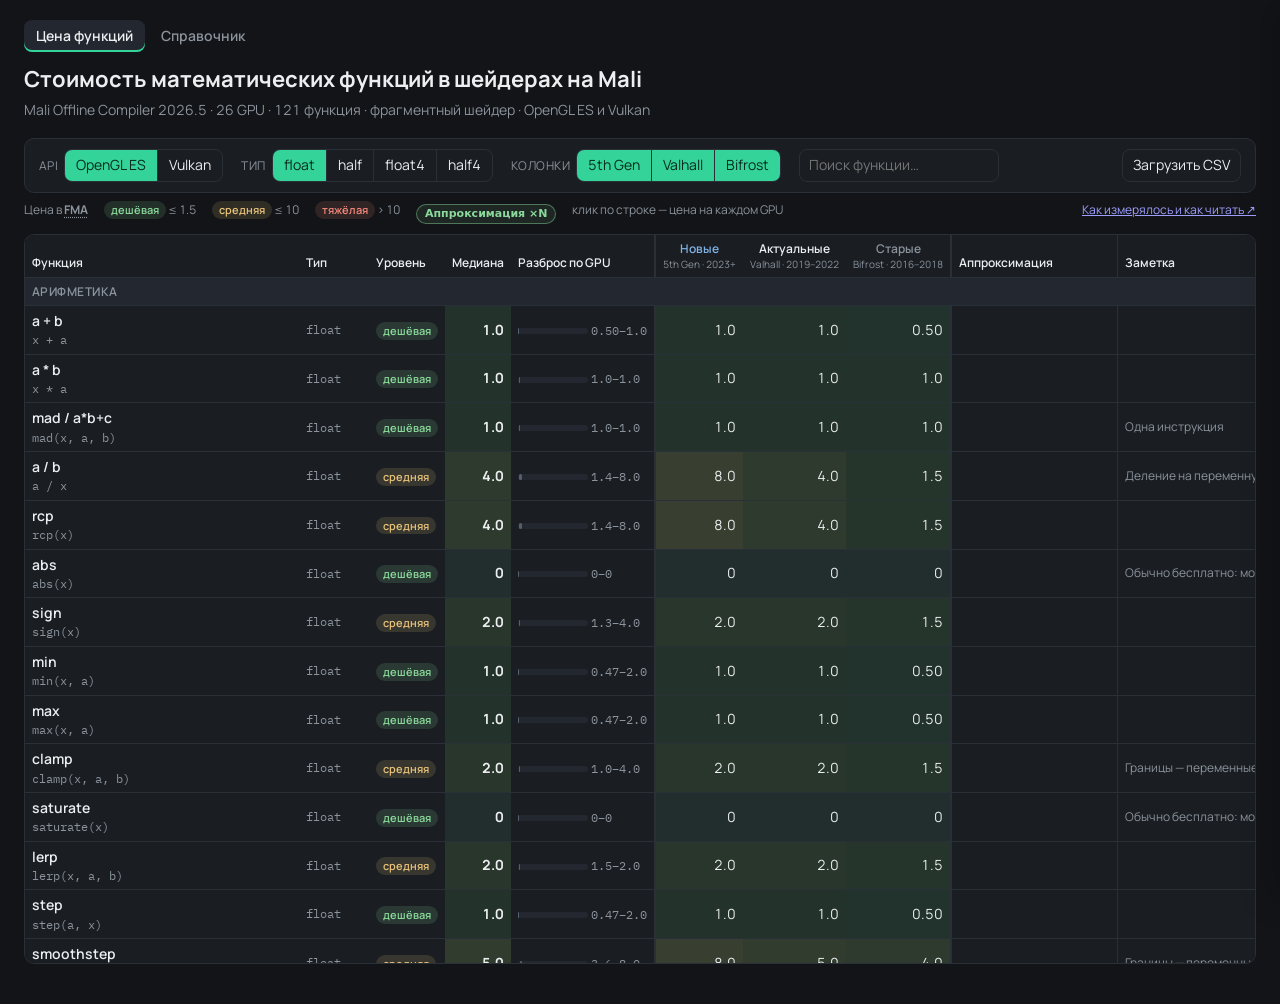
==== commit 347e2f8a: "add: manual" ====
--- a/docs/index.html
+++ b/docs/index.html
@@ -22,6 +22,11 @@
   font: 14px/1.45 var(--sans); font-variant-numeric: tabular-nums; }
 header { padding: 20px 24px 6px; max-width: 1800px; margin: 0 auto; }
 h1 { font-size: 22px; margin: 0 0 4px; }
+.sitenav { display: flex; gap: 4px; margin-bottom: 12px; }
+.sitenav a { color: var(--muted); text-decoration: none; font-weight: 600; font-size: 14px; padding: 6px 12px; border-radius: 8px; }
+.sitenav a:hover { background: var(--hover); color: var(--text); }
+.tip { cursor: help; text-decoration: underline dotted; text-underline-offset: 3px; }
+.sitenav a.on { background: var(--chip); color: var(--text); box-shadow: inset 0 -2px 0 var(--accent); }
 .sub { color: var(--muted); margin: 0; }
 main { max-width: 1800px; margin: 0 auto; padding: 0 24px 40px; }
 .controls { display: flex; flex-wrap: wrap; gap: 10px 18px; align-items: center;
@@ -124,6 +129,7 @@
 </head>
 <body>
 <header>
+  <nav class="sitenav"><a href="index.html" class="on">Цена функций</a><a href="reference.html">Справочник</a></nav>
   <h1>Стоимость математических функций в шейдерах на Mali</h1>
   <p class="sub" id="sub">Mali Offline Compiler · фрагментный шейдер · OpenGL ES и Vulkan</p>
 </header>
@@ -139,34 +145,17 @@
     </div>
   </div>
   <div class="legend">
-    <span>Числа — стоимость в <b>FMA</b> (одно умножение-сложение): «sin = 8» значит, что sin стоит как 8 обычных операций.</span>
-    <span><span class="tier cheap">дешёвая</span> ≤ 1.5</span>
-    <span><span class="tier medium">средняя</span> ≤ 10</span>
-    <span><span class="tier heavy">тяжёлая</span> &gt; 10</span>
-    <span><b>Клик по строке</b> — стоимость на каждом из GPU.</span>
-    <span><span class="apx" style="cursor:default">Аппроксимация ×N</span> — есть более дешёвая формула, N — во сколько раз быстрее (медиана по GPU).</span>
+    <span>Цена в <b class="tip" title="Стоимость в одной скалярной FMA (a*b+c) на том же GPU: «sin = 8» — sin стоит как 8 умножений-сложений">FMA</b></span>
+    <span><span class="tier cheap" title="до 1.5 FMA">дешёвая</span> ≤ 1.5</span>
+    <span><span class="tier medium" title="1.5–10 FMA">средняя</span> ≤ 10</span>
+    <span><span class="tier heavy" title="больше 10 FMA">тяжёлая</span> &gt; 10</span>
+    <span><span class="apx" style="cursor:help" title="Есть более дешёвая формула с близкой точностью; N — во сколько раз быстрее (медиана по GPU). Клик — сравнение">Аппроксимация ×N</span></span>
+    <span class="muted">клик по строке — цена на каждом GPU</span>
+    <span style="margin-left:auto"><a href="reference.html#functions">Как измерялось и как читать ↗</a></span>
   </div>
   <div class="wrap" id="wrap"><div class="empty">Загрузка данных…</div></div>
 
-  <details>
-    <summary>Как измерялось и как читать</summary>
-    <ul>
-      <li><b>Единица «FMA»</b> — стоимость одной скалярной highp FMA (<span class="code">a*b+c</span>) на том же GPU. У разных GPU такты в разном масштабе, а в FMA видно, сколько «обычных операций» стоит функция. Сырые такты есть в подробностях (клик по строке).</li>
-      <li><b>Почему на новых GPU функции «дорожают».</b> Они не стали медленнее: например, <span class="code">sqrt</span> на ядре G78 занимает 0.25 такта, на G715 — 0.125, на Mali G2 — 0.0625. Но в G715 и 5th Gen блоки FMA удвоили, а блок спецфункций (SFU) — нет, поэтому относительно обычной арифметики <span class="code">sqrt</span>, деление, <span class="code">sin</span>, <span class="code">exp</span> подорожали вдвое. На таких GPU выгоднее экономить именно на этих функциях. На старых Bifrost, наоборот, сама FMA медленная, поэтому спецфункции там выглядят дешёвыми.</li>
-      <li>Цифры относятся только к Mali (Android на MediaTek, старых Exynos, Kirin, Google Tensor G1–G4). У Adreno (Snapdragon), Apple GPU и Xclipse (Exynos 2022+) они другие.</li>
-      <li>Каждая функция компилируется в цепочку из 8 и 24 зависимых вызовов <span class="code">x = f(x, a) + w</span> во фрагментном шейдере (если не хватает регистров — 8 и 16 или 4 и 8). Стоимость — разница тактов на один вызов минус та же цепочка без функции. Операнды берутся из varying, чтобы компилятор не свернул вычисления.</li>
-      <li>Стоимость маргинальная, то есть сколько функция добавляет к реальному коду. Поэтому умножение в конце функции сливается со следующим сложением в FMA: <span class="code">pow(x, 2)</span> и <span class="code">radians</span> стоят ≈0, а <span class="code">log10</span> — как <span class="code">log2</span>. Исключение — строки <span class="code">add</span>, <span class="code">mul</span> и <span class="code">mad</span>: это сами базовые операции, они меряются цепочкой без <span class="code">+ w</span> (<span class="code">x = x * a</span>), поэтому <span class="code">mul</span> = 1. <span class="code">abs</span>, <span class="code">saturate</span> и <span class="code">f16tof32</span> часто бесплатны, потому что это модификаторы операндов.</li>
-      <li><b>Блок</b> (в подробностях) — где внутри GPU считается функция. На Valhall и 5th Gen их три, и работают они параллельно:
-        <b>FMA</b> — умножение и сложение (<span class="code">+ * mad lerp dot</span>), на G615/G715 и 5th Gen также округления и <span class="code">(int)x</span>;
-        <b>CVT</b> — сравнения и выбор (<span class="code">min max clamp step sign ?:</span>) и целочисленное сложение, на G57–G710 также округления и <span class="code">(int)x</span>, на G615/G715 и 5th Gen — сдвиги и побитовые операции;
-        <b>SFU</b> — специальные функции (<span class="code">rcp sqrt exp2 log2 sin cos</span>), деление и целочисленное умножение, на G57–G710 также сдвиги и побитовые операции.
-        Функция в CVT или SFU в шейдере, где в основном умножения и сложения, может оказаться частично бесплатной, а много SFU-функций подряд упрутся в SFU. У Bifrost блок один — «ALU». «—» — бесплатно.</li>
-      <li>Колонки <b>float/half</b>: векторные функции (dot, length, normalize…) меряются на float3, матрицы — на float3x3. <b>float4/half4</b> — на float4 и float4x4. Хелперы Unity — всегда на своём типе.</li>
-      <li><b>half</b> = <span class="code">mediump</span>. Целочисленные операции меряются только в 32 битах, mediump int (min16int) ведёт себя нестабильно.</li>
-      <li>Тест написан на GLSL. Unity (без <span class="code">#pragma use_dxc</span>) переводит HLSL через FXC и HLSLcc, и часть функций там разворачивается иначе: например, <span class="code">atan2</span>, <span class="code">asin</span> и <span class="code">acos</span> FXC раскладывает в полиномы сам, а <span class="code">sign</span> в HLSL возвращает int. Для таких функций цена в Unity может отличаться.</li>
-      <li>Это статическая оценка компилятора, а не замер на устройстве: она хороша для сравнения функций между собой.</li>
-    </ul>
-  </details>
+
 </main>
 
 <aside class="drawer" id="drawer"></aside>
@@ -246,10 +235,17 @@
   buildControls(); render();
 }
 
+// tooltips of the switches (the reference has more)
+const SEG_TIPS = {
+  GLES: "Цены в OpenGL ES (GLSL)", Vulkan: "Цены в Vulkan (SPIR-V)",
+  float: "float (highp): векторы — float3, матрицы — float3x3", half: "half (mediump): векторы — half3, матрицы — half3x3",
+  float4: "float на 4 компонентах: float4 и float4x4", half4: "half на 4 компонентах: half4 и half4x4",
+};
 function seg(id, opts, key) {
   const el = document.getElementById(id); el.innerHTML = "";
   for (const [v, label] of opts) {
     const b = document.createElement("button"); b.textContent = label; b.className = S[key] === v ? "on" : "";
+    if (SEG_TIPS[v]) b.title = SEG_TIPS[v];
     b.onclick = () => { S[key] = v; save(); buildControls(); render(); };
     el.appendChild(b);
   }
@@ -340,13 +336,13 @@
   const arrow = k => S.sort && S.sort.key === k ? (S.sort.dir > 0 ? " ▲" : " ▼") : "";
   const ncol = 7 + archs.length;
   let h = `<table class="main"><thead><tr class="n">` +
-    `<th class="l fn sortable" data-k="fn">Функция${arrow("fn")}</th><th class="l">Тип</th><th class="l">Уровень</th>` +
-    `<th class="sortable" data-k="med" title="Медиана по всем GPU">Медиана${arrow("med")}</th><th class="l">Разброс по GPU</th>`;
+    `<th class="l fn sortable" data-k="fn">Функция${arrow("fn")}</th><th class="l" title="float/half: векторы на float3, матрицы 3x3; float4/half4 — на 4. half = mediump">Тип</th><th class="l" title="дешёвая ≤ 1.5 FMA, средняя ≤ 10, тяжёлая > 10">Уровень</th>` +
+    `<th class="sortable" data-k="med" title="Медиана по всем GPU">Медиана${arrow("med")}</th><th class="l" title="От самого дешёвого до самого дорогого GPU">Разброс по GPU</th>`;
   archs.forEach((a, i) => {
     const G = GROUPS[a];
     h += `<th class="grpc sortable ${G.cls} ${i === 0 ? "gl" : ""}" data-k="${a}" title="Медиана по GPU группы: ${G.years}">${G.name}${arrow(a)}<small>${G.years}</small></th>`;
   });
-  h += `<th class="l gl">Аппроксимация</th><th class="l note">Заметка</th></tr></thead><tbody>`;
+  h += `<th class="l gl" title="Более дешёвая формула с близкой точностью: ×N — во сколько раз быстрее">Аппроксимация</th><th class="l note" title="Особенности замера этой функции">Заметка</th></tr></thead><tbody>`;
 
   let lastCat = null;
   for (const f of order) {
@@ -362,7 +358,7 @@
     const axBest = ax.map(a => ({ a, k: apxSpeed(a).all || 0 })).sort((p, q) => q.k - p.k)[0];
     const axBtn = axBest ? `<button class="apx" data-apx="${f.id}" title="${ax.length} вар.: ${esc(ax.map(a => a.name).join(", "))}. Лучший — ${esc(axBest.a.name)}">Аппроксимация${axBest.k ? ` ×${fmt(axBest.k)}` : ""}</button>` : "";
     h += `<tr data-f="${f.id}"><td class="l fn">${esc(f.hlsl)}<div class="code">${esc(s.hexpr)}</div></td>` +
-      `<td class="l code">${esc(s.typ)}</td><td class="l">${t ? `<span class="tier ${t}">${TIER_RU[t]}</span>` : ""}</td>` +
+      `<td class="l code">${esc(s.typ)}</td><td class="l">${t ? `<span class="tier ${t}" title="${{cheap: "до 1.5 FMA", medium: "1.5–10 FMA", heavy: "больше 10 FMA"}[t] || ""}">${TIER_RU[t]}</span>` : ""}</td>` +
       `<td class="heat big" style="${heat(s.med)}">${fmt(s.med)}</td>` +
       `<td class="l"><span class="range"><i style="left:${lo}%;width:${Math.max(1, hi - lo)}%"></i></span> <span class="code">${fmt(s.min)}–${fmt(s.max)}</span></td>`;
     archs.forEach((a, i) => { const v = s.grp[a]; h += `<td class="heat ${i === 0 ? "gl" : ""}" style="${heat(v)}">${fmt(v)}</td>`; });
@@ -451,7 +447,7 @@
       </div>`;
     for (const r of a.verified)
       h += `<div class="verify">✓ ${esc(r.device)} (${esc(r.gpu)}): ${r.calls} вызовов ${esc(f.hlsl)} на пиксель, ${esc(r.res)} — ${r.builtin_ms.toFixed(1)} → ${r.approx_ms.toFixed(1)} мс, <span class="win">×${(r.builtin_ms / r.approx_ms).toFixed(1)}</span></div>`;
-    h += `<div class="tscroll"><table><thead><tr><th class="l">Архитектура</th><th>${esc(f.hlsl)}</th><th>${esc(a.name)}</th><th>выигрыш</th></tr></thead><tbody>`;
+    h += `<div class="tscroll"><table><thead><tr><th class="l" title="Медиана по GPU одной архитектуры">Архитектура</th><th>${esc(f.hlsl)}</th><th>${esc(a.name)}</th><th title="Во сколько раз аппроксимация быстрее — для функции отдельно: если шейдер и так упирается в FMA, выигрыш меньше">выигрыш</th></tr></thead><tbody>`;
     for (const ar of ARCH_ORDER) {
       const d = sp.by[ar]; if (!d) continue;
       const k = median(d.k), G = GROUPS[ar], cls = k >= 1.15 ? "win" : k <= 0.87 ? "lose" : "tie";
@@ -459,12 +455,11 @@
     }
     h += `</tbody></table></div>`;
     const c = valChart(a); charts.push([a, c]); h += c.html;
-    h += `<details><summary>По каждому GPU</summary><div class="tscroll"><table><thead><tr><th class="l">GPU</th><th>${esc(f.hlsl)}</th><th>${esc(a.name)}</th><th>выигрыш</th></tr></thead><tbody>` +
+    h += `<details><summary>По каждому GPU</summary><div class="tscroll"><table><thead><tr><th class="l">GPU</th><th>${esc(f.hlsl)}</th><th>${esc(a.name)}</th><th title="Во сколько раз аппроксимация быстрее на этом GPU">выигрыш</th></tr></thead><tbody>` +
       D.gpus.filter(g => a.cost[g.name]?.[v]).map(g => { const [b, x] = a.cost[g.name][v], k = b / x;
         return `<tr title="${esc(gpuTitle(g))}"><td class="l">${g.name}</td><td>${fmt(b)}</td><td>${fmt(x)}</td><td class="${k >= 1.15 ? "win" : k <= 0.87 ? "lose" : "tie"}">×${fmt(k)}</td></tr>`; }).join("") +
       `</tbody></table></div></details></div>`;
   }
-  h += `<p class="sub">Цифры — для функции отдельно. Если шейдер и так упирается в FMA, выигрыш меньше.</p>`;
   const dr = document.getElementById("drawer"); dr.innerHTML = h; dr.classList.add("open"); dr.scrollTop = 0;
   for (const [a, c] of charts) bindChart(dr.querySelector(`[data-apx-chart="${a.id}"]`), a, c);
   dr.querySelectorAll("[data-copy]").forEach(b => b.onclick = () => {
@@ -491,9 +486,9 @@
     <p class="sub">${esc(f.category)}${f.note ? " · " + esc(f.note) : ""}</p>
     ${apxFor(fid).length ? `<p><button class="apx" onclick="openApprox('${fid}')">Аппроксимация</button></p>` : ""}
     <div class="kpis">${byVar.map(([v, m, t]) => `<div class="kpi" style="${heat(m)}"><div class="k">${v}${t && t !== v ? ` (${t})` : ""}</div><div class="v">${fmt(m)}</div><div class="k">медиана, FMA</div></div>`).join("")}</div>
-    <p class="sub">Блок, где считается функция: <b>${esc(s.med === 0 ? "—" : (BOUND_RU[s.bound] || s.bound))}</b> — ${esc(BOUND_HELP[s.med === 0 ? "—" : s.bound] || "")}. Блоки FMA, CVT и SFU работают параллельно: если шейдер в основном умножает и складывает, функция в CVT/SFU частично «прячется» за ними.</p>
+    <p class="sub">Блок: <b class="tip" title="${esc(BOUND_HELP[s.med === 0 ? "—" : s.bound] || "")}">${esc(s.med === 0 ? "—" : (BOUND_RU[s.bound] || s.bound))}</b></p>
     <p class="sub">OpenGL ES и Vulkan: ${diff ? `отличаются в ${diff} из ${tot} случаев (колонка «Разница»)` : "одинаково на всех GPU"}.</p>
-    <table><thead><tr><th class="l">GPU</th><th class="l">Год</th><th class="l">Класс</th><th>FMA</th><th></th>${isTex(f) ? "<th>× tex2D</th><th>коорд., FMA</th>" : ""}${s.anyShort ? `<th>${isBranch(f) ? "ветка пропущена" : "короткий путь"}</th>` : ""}<th>такты</th><th>FMA-блок</th><th>CVT</th><th>SFU</th><th class="l">Блок</th><th>Рег.</th><th class="l">Цепочка</th><th title="Насколько функция дороже (+) или дешевле (−) в другом API на этом GPU, в FMA">Разница с ${S.api === "GLES" ? "Vulkan" : "OpenGL ES"}</th></tr></thead><tbody>`;
+    <table><thead><tr><th class="l">GPU</th><th class="l" title="Год выхода GPU">Год</th><th class="l" title="Класс устройств: флагман, средний, бюджетный">Класс</th><th title="Цена в FMA на этом GPU">FMA</th><th></th>${isTex(f) ? "<th title=\"Во сколько выборок tex2D обходится функция\">× tex2D</th><th title=\"Цена вычисления координат, FMA\">коорд., FMA</th>" : ""}${s.anyShort ? `<th title="Цена, если ветвление идёт дешёвой стороной">${isBranch(f) ? "ветка пропущена" : "короткий путь"}</th>` : ""}<th title="Сырые такты malioc на один вызов">такты</th><th title="Такты блока FMA (умножение и сложение) на вызов">FMA-блок</th><th title="Такты блока CVT (сравнения, выбор, типы) на вызов">CVT</th><th title="Такты блока SFU (спецфункции, деление) на вызов">SFU</th><th class="l" title="Самый загруженный блок: где считается функция">Блок</th><th title="Рабочие регистры шейдера с одним вызовом">Рег.</th><th class="l" title="Длины цепочек вызовов, между которыми снят замер; ⚠ — регистры вытесняются в память">Цепочка</th><th title="Насколько функция дороже (+) или дешевле (−) в другом API на этом GPU, в FMA">Разница с ${S.api === "GLES" ? "Vulkan" : "OpenGL ES"}</th></tr></thead><tbody>`;
   let prev = null;
   const vmax = Math.max(0, ...D.gpus.map(g => get(fid, g.name)?.rel_fma || 0));
   for (const g of D.gpus) {
@@ -508,7 +503,7 @@
       <td class="l code">${r.chain || "–"}${r.spill === "True" ? " ⚠" : ""}</td>
       <td class="code">${d == null ? "–" : Math.abs(d) < 1e-3 ? "так же" : (d > 0 ? "+" : "") + d.toFixed(2)}</td></tr>`;
   }
-  h += `</tbody></table><p class="sub">Тип ${S.variant}, ${S.api === "GLES" ? "OpenGL ES" : "Vulkan"}. «FMA» — стоимость в FMA; «такты», «FMA-блок», «CVT», «SFU» — сырые такты malioc на один вызов (у Bifrost один общий ALU). «Рег.» — регистры шейдера с одним вызовом. «Цепочка» — длины цепочек, между которыми снят замер (⚠ — регистры вытесняются в память).</p>`;
+  h += `</tbody></table><p class="sub">Тип ${S.variant}, ${S.api === "GLES" ? "OpenGL ES" : "Vulkan"} · <a href="reference.html#fn-columns">что значат колонки ↗</a></p>`;
   const dr = document.getElementById("drawer"); dr.innerHTML = h; dr.classList.add("open");
 }
 function closeDrawer() { document.getElementById("drawer").classList.remove("open"); }
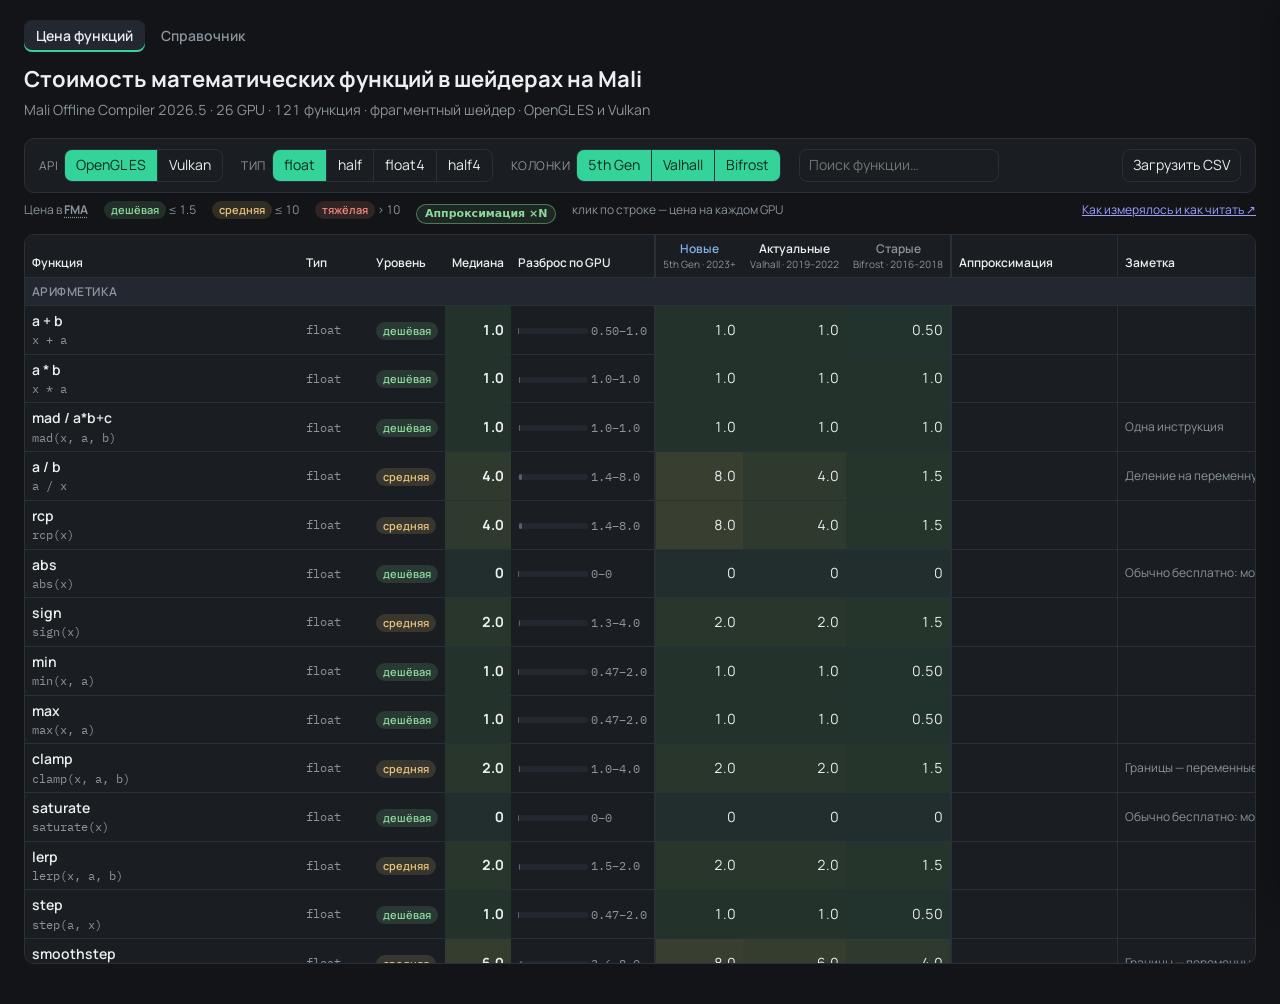
==== commit 0c280711: "del: gles" ====
--- a/docs/index.html
+++ b/docs/index.html
@@ -7,17 +7,9 @@
 <link rel="preconnect" href="https://fonts.googleapis.com">
 <link rel="preconnect" href="https://fonts.gstatic.com" crossorigin>
 <link href="https://fonts.googleapis.com/css2?family=Manrope:wght@400;500;600;700;800&family=IBM+Plex+Mono:wght@400;500;600&display=swap" rel="stylesheet">
+<link rel="stylesheet" href="theme.css">
 <style>
-:root {
-  color-scheme: dark;
-  --bg: #121417; --panel: #1a1e23; --text: #eceef0; --muted: #8b939c; --line: #2a3038;
-  --accent: #34d399; --on-accent: #062a1d; --chip: #232830; --hover: #20252b;
-  --cheap: #8bd99b; --medium: #e8c27a; --heavy: #f2877b; --info: #7fb2e5; --bar: #55606c;
-  --heat-l: 62%; --heat-a: .26;
-  --sans: Manrope, system-ui, "Segoe UI", sans-serif;
-  --mono: "IBM Plex Mono", ui-monospace, "Cascadia Mono", Consolas, monospace;
-}
-* { box-sizing: border-box; }
+:root { --heat-l: 62%; --heat-a: .26; }
 body { margin: 0; background: var(--bg); color: var(--text);
   font: 14px/1.45 var(--sans); font-variant-numeric: tabular-nums; }
 header { padding: 20px 24px 6px; max-width: 1800px; margin: 0 auto; }
@@ -120,6 +112,11 @@
 .tscroll { overflow-x: auto; }
 .card td.l { white-space: normal; }
 .verify { border-left: 3px solid var(--cheap); padding: 4px 10px; margin: 8px 0; }
+.badge.warn { color: var(--medium); background: color-mix(in srgb, var(--medium) 14%, transparent); }
+.hazards { border-left: 3px solid var(--medium); padding: 2px 10px; margin: 8px 0; }
+.hazards div { margin: 4px 0; }
+.hazards b { color: var(--medium); }
+.hazards .fix { color: var(--muted); }
 @media (max-width: 700px) {
   header, main { padding-left: 16px; padding-right: 16px; }
   input[type=search] { width: 100%; }
@@ -303,7 +300,7 @@
   FMA: "FMA — блок умножения и сложения (+, *, mad, lerp, dot), на G615/G715 и 5th Gen также округления и (int)x",
   CVT: "CVT — блок сравнений и выбора (min/max, clamp, step, ?:) и целочисленного сложения, на G57–G710 также округления, на G615/G715 и 5th Gen — сдвиги",
   SFU: "SFU — блок специальных функций (rcp, sqrt, exp2, log2, sin/cos), деления и целочисленного умножения, на G57–G710 также сдвиги",
-  A: "ALU — у Bifrost malioc не разделяет блоки",
+  A: "ALU — арифметика целиком: у Bifrost malioc не разделяет блоки, на G310–G710 FMA, CVT и SFU делят выдачу команд и цену задаёт их сумма",
   TEX: "TEX — текстурный блок",
   "—": "Бесплатно: компилятор встраивает операцию в соседнюю инструкцию",
 };
@@ -436,7 +433,7 @@
   const charts = [];
   for (const a of list) {
     const sp = apxSpeed(a, v);
-    h += `<div class="card"><h3>${esc(a.name)}${a.verified.length ? `<span class="badge ok">✓ проверено на устройстве</span>` : `<span class="badge no">не проверено на устройстве</span>`}</h3>
+    h += `<div class="card"><h3>${esc(a.name)}${a.verified.length ? `<span class="badge ok">✓ проверено на устройстве</span>` : `<span class="badge no">не проверено на устройстве</span>`}${a.hazards?.length ? `<span class="badge warn">⚠ ловушки: ${a.hazards.length}</span>` : ""}</h3>
       <div class="sub">${esc(a.summary)}</div>
       <pre class="hlsl"><button class="btn copy" data-copy="${a.id}">копировать</button>${esc(a.hlsl)}</pre>
       <div class="facts">
@@ -445,6 +442,8 @@
         <div class="fact"><div class="k">Ошибка float / half</div><div class="v">${fmtE(a.err.float)} / ${fmtE(a.err.half)}</div></div>
         <div class="fact" title="${esc(a.spec_text)}"><div class="k">Точность как у ${esc(f.hlsl)}</div><div class="v">float ${yes(a.err.float <= a.spec.float)} · half ${yes(a.err.half <= a.spec.half)}</div></div>
       </div>`;
+    if (a.hazards?.length)
+      h += `<div class="hazards">` + a.hazards.map(z => `<div>⚠ <b>${esc(z.title)}</b>: ${esc(z.text)}.${z.fix ? ` <span class="fix">Как обойти: ${esc(z.fix)}.</span>` : ""}</div>`).join("") + `</div>`;
     for (const r of a.verified)
       h += `<div class="verify">✓ ${esc(r.device)} (${esc(r.gpu)}): ${r.calls} вызовов ${esc(f.hlsl)} на пиксель, ${esc(r.res)} — ${r.builtin_ms.toFixed(1)} → ${r.approx_ms.toFixed(1)} мс, <span class="win">×${(r.builtin_ms / r.approx_ms).toFixed(1)}</span></div>`;
     h += `<div class="tscroll"><table><thead><tr><th class="l" title="Медиана по GPU одной архитектуры">Архитектура</th><th>${esc(f.hlsl)}</th><th>${esc(a.name)}</th><th title="Во сколько раз аппроксимация быстрее — для функции отдельно: если шейдер и так упирается в FMA, выигрыш меньше">выигрыш</th></tr></thead><tbody>`;
--- a/docs/theme.css
+++ b/docs/theme.css
@@ -0,0 +1,10 @@
+:root {
+  color-scheme: dark;
+  --bg: #121417; --panel: #1a1e23; --text: #eceef0; --muted: #8b939c; --line: #2a3038;
+  --accent: #34d399; --on-accent: #062a1d; --chip: #232830; --hover: #20252b;
+  --cheap: #8bd99b; --medium: #e8c27a; --heavy: #f2877b; --info: #7fb2e5; --bar: #55606c;
+  --part-px: #7fb2e5; --part-vx: #b9a3e0; --part-cs: #6cc4c4;
+  --sans: Manrope, system-ui, "Segoe UI", sans-serif;
+  --mono: "IBM Plex Mono", ui-monospace, "Cascadia Mono", Consolas, monospace;
+}
+* { box-sizing: border-box; }
